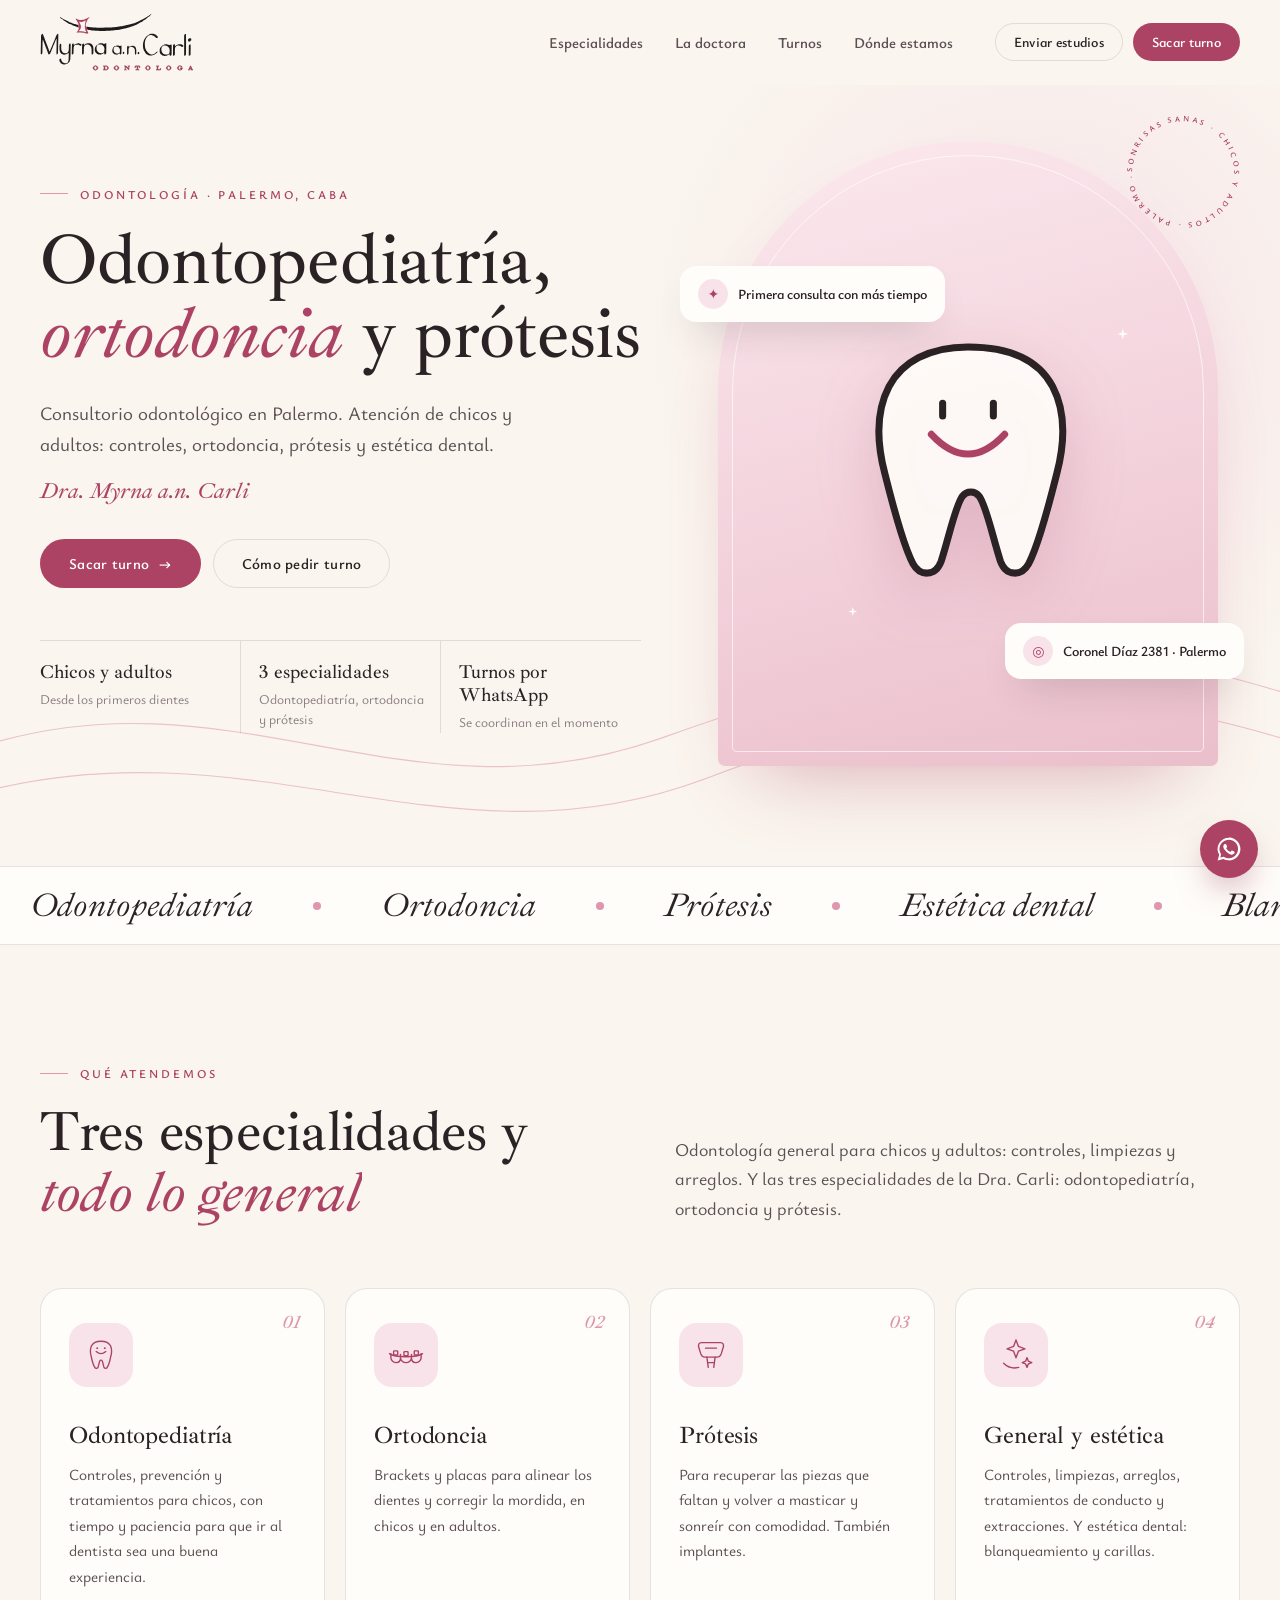
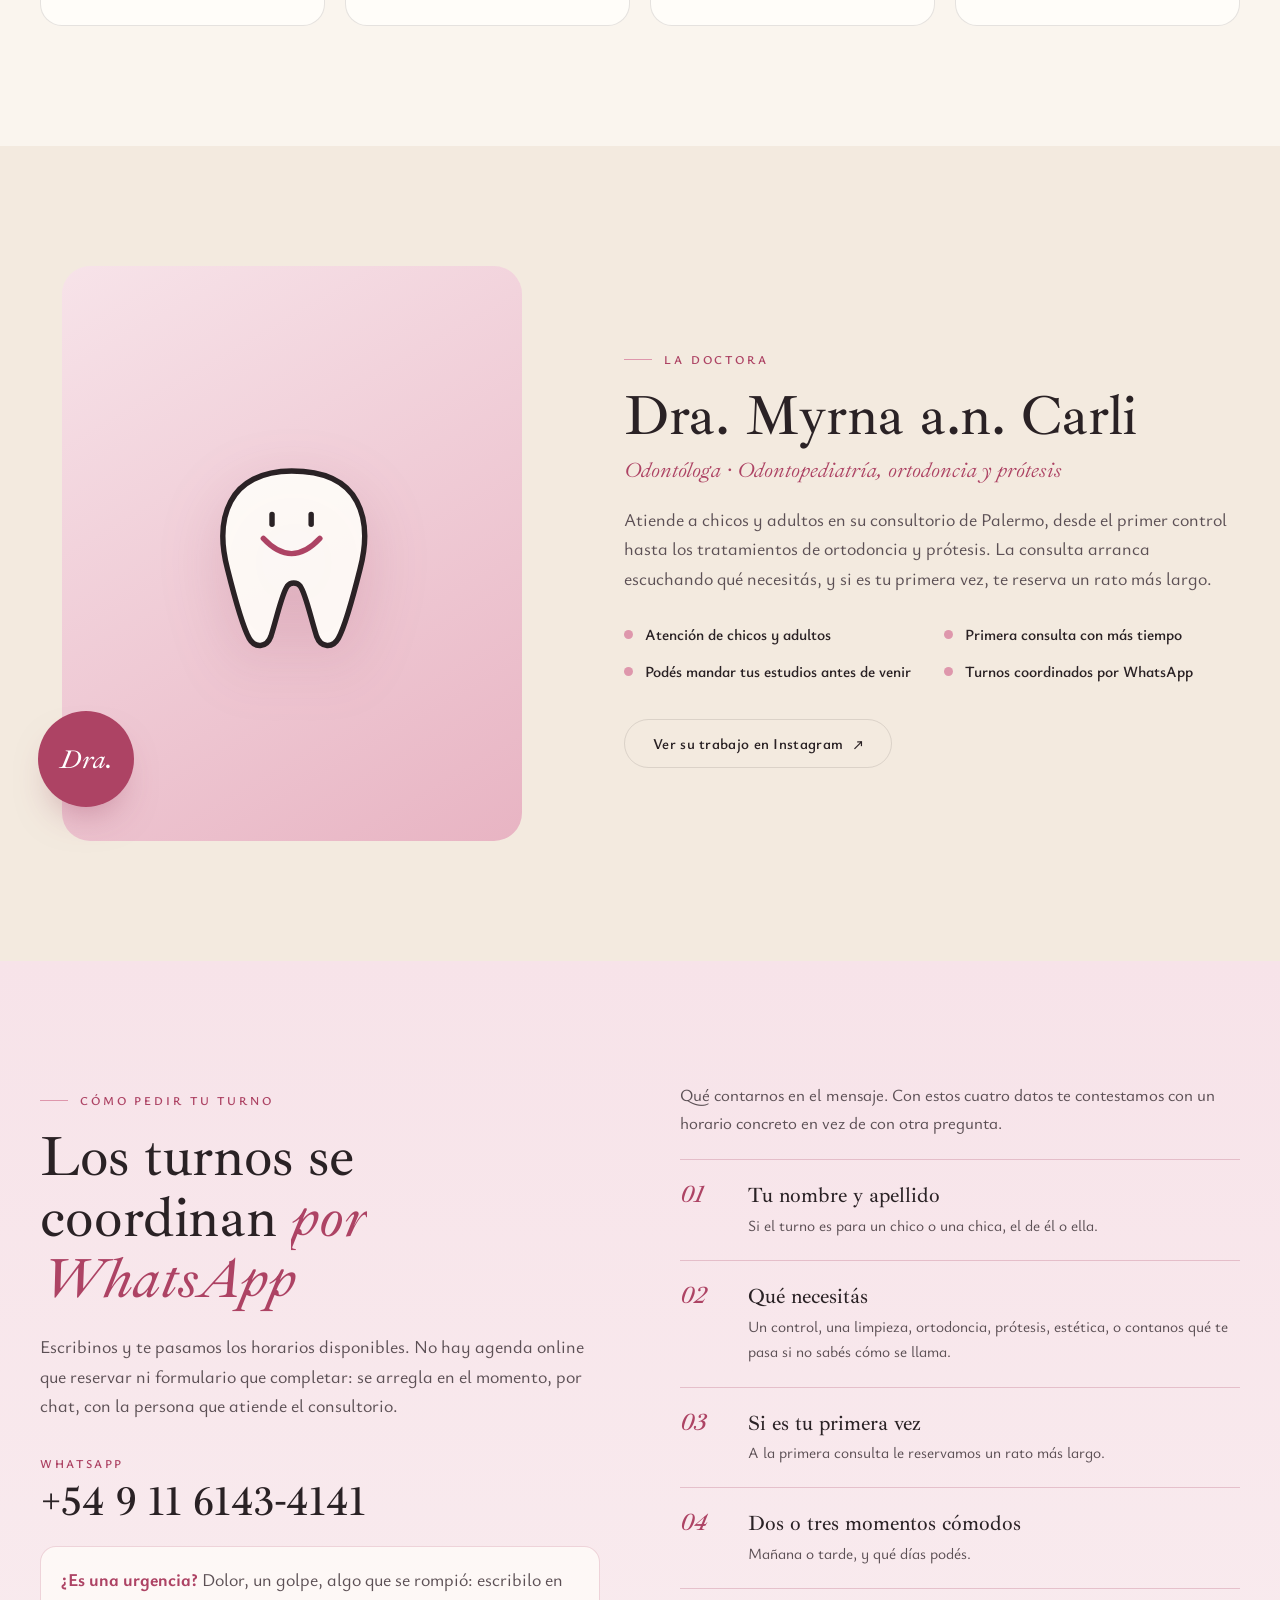
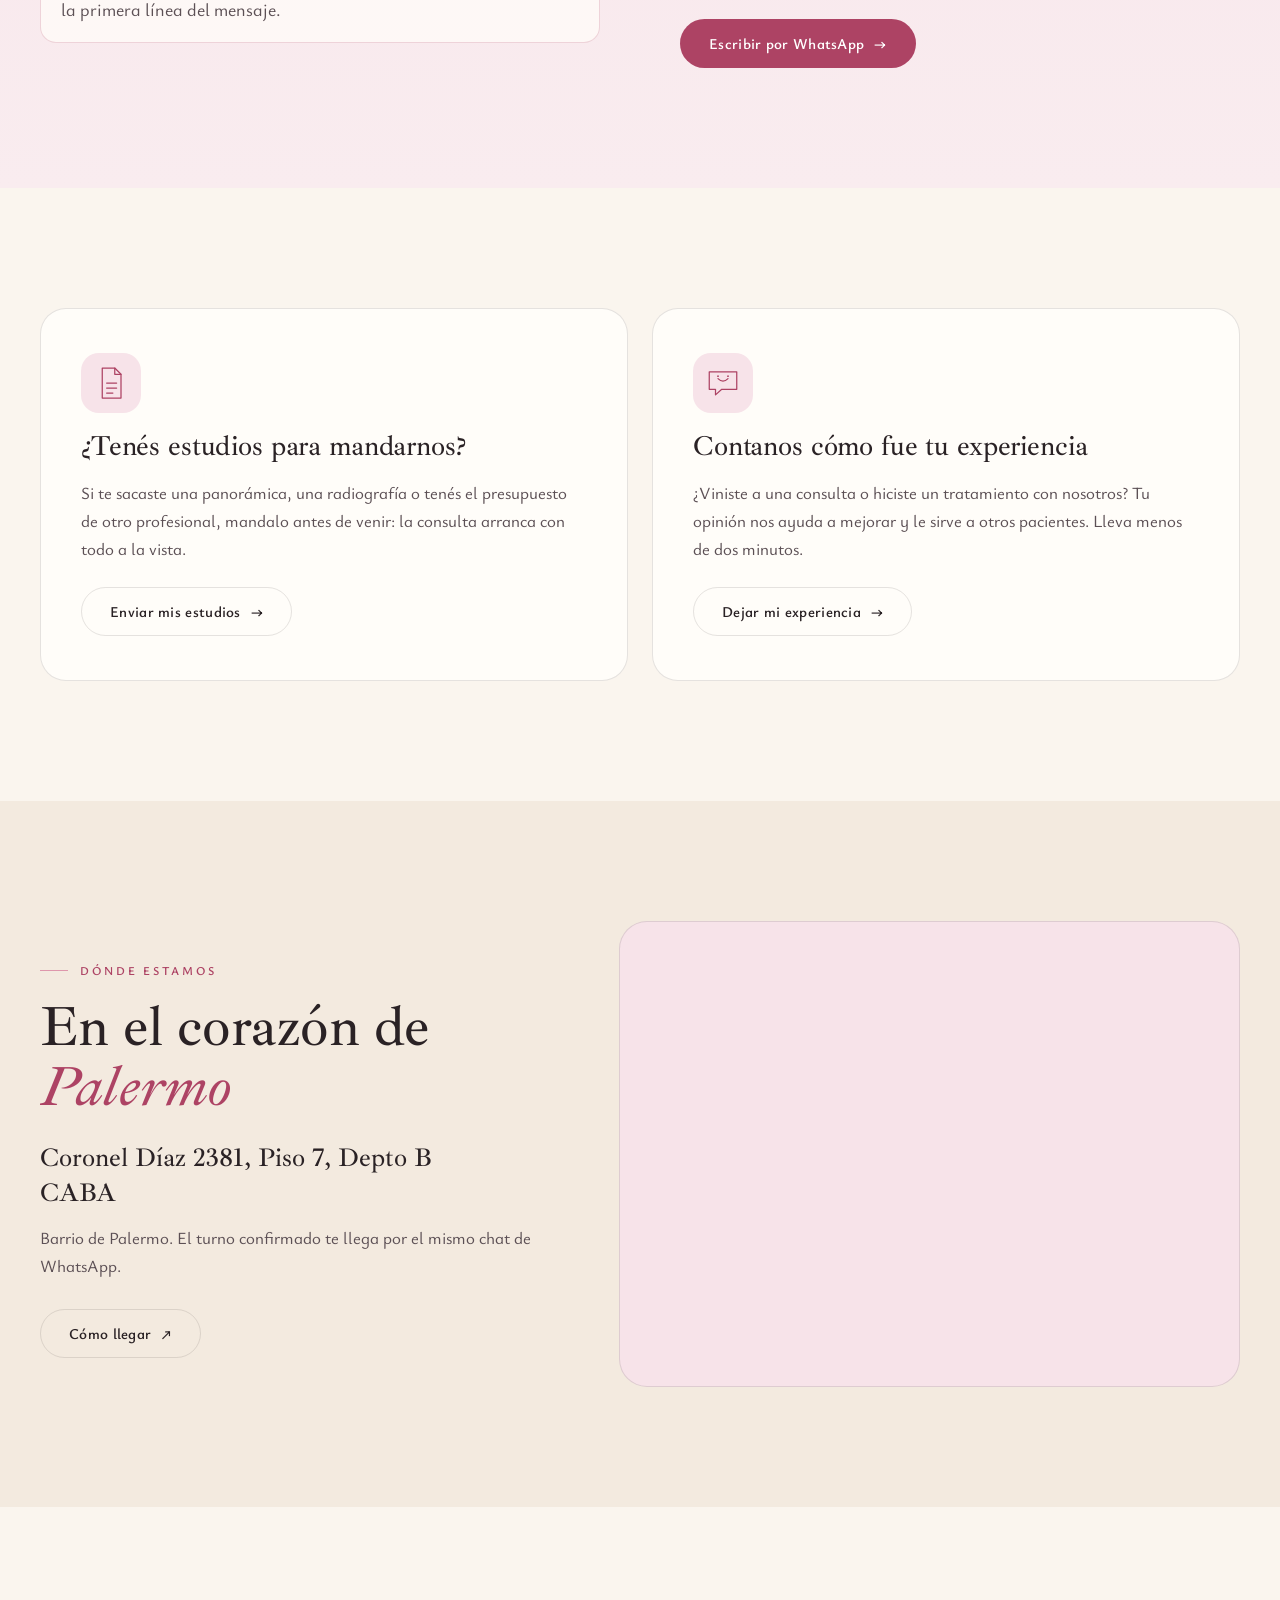
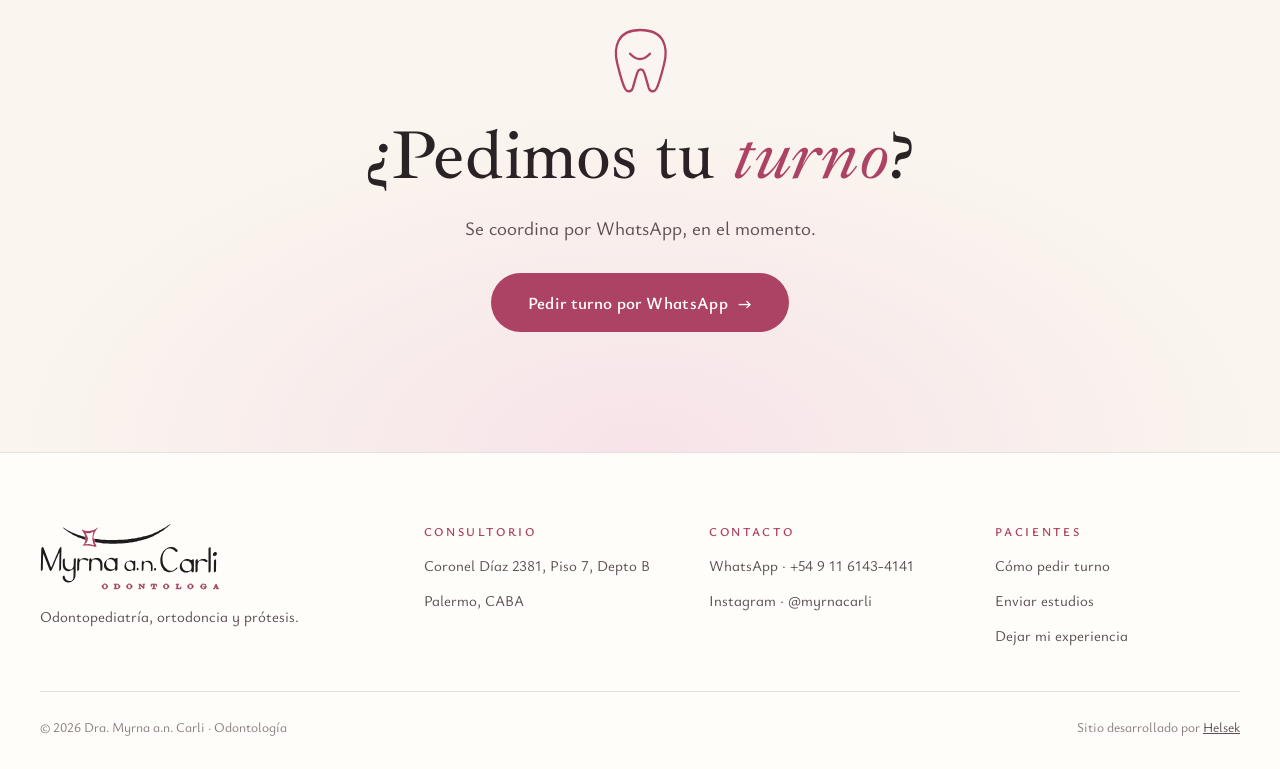
==== index.html @ da371201 "Página de la Dra. Myrna a.n. Carli: base crema con detalles en rosa - Mismo contenido que la página " ====
<!doctype html>
<html lang="es">
<head>
<meta charset="utf-8">
<meta name="viewport" content="width=device-width, initial-scale=1, viewport-fit=cover">
<title>Dra. Myrna a.n. Carli · Odontología en Palermo</title>
<meta name="description" content="Consultorio odontológico en Palermo. Odontopediatría, ortodoncia y prótesis. Atención de chicos y adultos: controles, ortodoncia, prótesis y estética dental.">
<meta name="robots" content="noindex">
<meta name="theme-color" content="#faf5ee">
<meta property="og:title" content="Dra. Myrna a.n. Carli · Odontología">
<meta property="og:description" content="Odontopediatría, ortodoncia y prótesis en Palermo. Turnos por WhatsApp.">
<meta property="og:image" content="assets/img/og-myrna.png">
<link rel="icon" href="assets/img/favicon-myrna.svg" type="image/svg+xml">
<link rel="apple-touch-icon" href="assets/img/apple-touch-icon-myrna.png">
<link rel="preconnect" href="https://fonts.googleapis.com">
<link rel="preconnect" href="https://fonts.gstatic.com" crossorigin>
<link rel="stylesheet" href="https://fonts.googleapis.com/css2?family=Ibarra+Real+Nova:ital,wght@0,400;0,500;0,600;1,400;1,500&family=Ysabeau+Infant:wght@400;500;600;700&display=swap">
<link rel="stylesheet" href="assets/css/estilo.css">
<script>document.documentElement.classList.add('js');setTimeout(function(){if(!window.SITIO_OK)document.documentElement.classList.add('listo')},4000)</script>
<script src="assets/js/fotos.js"></script>
<script src="assets/js/sitio.js" defer></script>
</head>
<body>

<a class="saltar" href="#contenido">Ir al contenido</a>

<header class="cab" id="cab">
  <div class="cont cab__in">
    <a class="cab__logo" href="#inicio" aria-label="Dra. Myrna a.n. Carli · Inicio"><img src="assets/img/logo-myrna.svg" alt="Myrna a.n. Carli · Odontóloga" width="196" height="73"></a>
    <nav class="cab__nav" id="menu" aria-label="Secciones">
      <a href="#especialidades">Especialidades</a>
      <a href="#doctora">La doctora</a>
      <a href="#turnos">Turnos</a>
      <a href="#ubicacion">Dónde estamos</a>
    </nav>
    <div class="cab__acc">
      <a class="bt bt--linea bt--chico" href="https://lightpink-loris-112320.hostingersite.com/estudios">Enviar estudios</a>
      <a class="bt bt--rosa bt--chico" href="https://wa.me/5491161434141?text=Hola%2C%20quiero%20pedir%20un%20turno." target="_blank" rel="noopener">Sacar turno</a>
      <button class="cab__menu" type="button" aria-label="Abrir menú" aria-expanded="false" aria-controls="menu"><span></span><span></span></button>
    </div>
  </div>
</header>

<main id="contenido">

<!-- ============ PORTADA ============ -->
<section class="hero" id="inicio">
  <div class="hero__fondo" aria-hidden="true">
    <svg class="hero__ondas" viewBox="0 0 1200 600" preserveAspectRatio="none"><path class="traza" d="M-20 470 C 220 380, 380 560, 620 460 S 1000 330, 1230 420"/><path class="traza" d="M-20 520 C 240 440, 420 610, 660 505 S 1010 390, 1230 470"/></svg>
  </div>
  <div class="cont hero__in">
    <div class="hero__txt">
      <p class="rotulo rv">Odontología · Palermo, CABA</p>
      <h1 class="hero__tit partir">Odontopediatría, <em>ortodoncia</em> y prótesis</h1>
      <p class="hero__bajada rv" style="--d:.15s">Consultorio odontológico en Palermo. Atención de chicos y adultos: controles, ortodoncia, prótesis y estética dental.</p>
      <p class="hero__firma rv" style="--d:.22s">Dra. Myrna a.n. Carli</p>
      <div class="hero__bts rv" style="--d:.3s">
        <a class="bt bt--rosa" href="https://wa.me/5491161434141?text=Hola%2C%20quiero%20pedir%20un%20turno." target="_blank" rel="noopener">Sacar turno <span aria-hidden="true">→</span></a>
        <a class="bt bt--linea" href="#turnos">Cómo pedir turno</a>
      </div>
      <ul class="hero__datos rv" style="--d:.38s">
        <li><b>Chicos y adultos</b><span>Desde los primeros dientes</span></li>
        <li><b>3 especialidades</b><span>Odontopediatría, ortodoncia y prótesis</span></li>
        <li><b>Turnos por WhatsApp</b><span>Se coordinan en el momento</span></li>
      </ul>
    </div>

    <div class="hero__vis rv" style="--d:.1s">
      <div class="arco" id="arcoHero">
        <div class="arco__fotos" id="heroFotos"></div>
        <div class="arco__dibujo" aria-hidden="true">
          <svg class="diente" viewBox="0 0 220 220">
            <path class="diente__cont traza" d="M110,34 C82,34 63,45 54,62 C45,79 45,101 51,124 C57,148 64,175 71,188 C76,197 87,197 91,186 C97,167 101,147 106,140 C109,136 115,136 118,140 C123,147 127,167 133,186 C137,197 148,197 153,188 C160,175 167,148 173,124 C179,101 179,79 170,62 C161,45 142,34 110,34 Z"/>
            <path class="diente__son traza" d="M84,96 Q110,124 136,96"/>
            <path class="diente__ojo" d="M92,74 L92,83"/>
            <path class="diente__ojo diente__ojo--abre" d="M128,74 L128,83"/>
            <path class="diente__ojo diente__ojo--guina" d="M121,81 Q128,72 135,81"/>
          </svg>
          <span class="brillo b1"></span><span class="brillo b2"></span><span class="brillo b3"></span>
        </div>
      </div>
      <div class="ficha ficha--a"><span class="ficha__ic" aria-hidden="true">✦</span>Primera consulta con más tiempo</div>
      <div class="ficha ficha--b"><span class="ficha__ic" aria-hidden="true">◎</span>Coronel Díaz 2381 · Palermo</div>
      <svg class="hero__circulo" viewBox="0 0 200 200" aria-hidden="true"><defs><path id="circ" d="M100,100 m-78,0 a78,78 0 1,1 156,0 a78,78 0 1,1 -156,0"/></defs><text><textPath href="#circ" textLength="486" lengthAdjust="spacing">sonrisas sanas · chicos y adultos · palermo ·</textPath></text></svg>
    </div>
  </div>
</section>

<!-- ============ FRANJA ============ -->
<div class="franja" aria-hidden="true">
  <div class="franja__pista">
    <span>Odontopediatría</span><span>Ortodoncia</span><span>Prótesis</span><span>Estética dental</span><span>Blanqueamiento</span><span>Carillas</span><span>Controles y limpiezas</span><span>Implantes</span>
    <span>Odontopediatría</span><span>Ortodoncia</span><span>Prótesis</span><span>Estética dental</span><span>Blanqueamiento</span><span>Carillas</span><span>Controles y limpiezas</span><span>Implantes</span>
  </div>
</div>

<!-- ============ ESPECIALIDADES ============ -->
<section class="sec" id="especialidades">
  <div class="cont">
    <div class="enc rv">
      <p class="rotulo">Qué atendemos</p>
      <h2 class="partir">Tres especialidades y <em>todo lo general</em></h2>
      <p class="enc__txt">Odontología general para chicos y adultos: controles, limpiezas y arreglos. Y las tres especialidades de la Dra. Carli: odontopediatría, ortodoncia y prótesis.</p>
    </div>
    <div class="esp">
      <article class="esp__c rv">
        <span class="esp__n">01</span>
        <svg class="esp__ic" viewBox="0 0 64 64" aria-hidden="true"><path class="traza" d="M32 12c-7 0-12 3-14 7-2 5-2 10 0 16 1 5 3 12 5 15 1 2 4 2 5-1l2-8c1-2 3-2 4 0l2 8c1 3 4 3 5 1 2-3 4-10 5-15 2-6 2-11 0-16-2-4-7-7-14-7z"/><path class="traza" d="M25 27q7 6 14 0"/><circle cx="26.5" cy="22" r="1.4"/><circle cx="37.5" cy="22" r="1.4"/></svg>
        <h3>Odontopediatría</h3>
        <p>Controles, prevención y tratamientos para chicos, con tiempo y paciencia para que ir al dentista sea una buena experiencia.</p>
      </article>
      <article class="esp__c rv" style="--d:.08s">
        <span class="esp__n">02</span>
        <svg class="esp__ic" viewBox="0 0 64 64" aria-hidden="true"><path class="traza" d="M8 30c8 6 40 6 48 0"/><path class="traza" d="M10 30v6c0 4 4 7 8 7s6-3 6-7v-5M24 31v5c0 4 4 7 8 7s8-3 8-7v-5M40 31v5c0 4 2 7 6 7s8-3 8-7v-6"/><rect class="traza" x="14" y="26" width="6" height="6" rx="1"/><rect class="traza" x="29" y="27" width="6" height="6" rx="1"/><rect class="traza" x="44" y="26" width="6" height="6" rx="1"/></svg>
        <h3>Ortodoncia</h3>
        <p>Brackets y placas para alinear los dientes y corregir la mordida, en chicos y en adultos.</p>
      </article>
      <article class="esp__c rv" style="--d:.16s">
        <span class="esp__n">03</span>
        <svg class="esp__ic" viewBox="0 0 64 64" aria-hidden="true"><path class="traza" d="M18 14h28c3 0 5 3 4 6l-3 10c-1 3-3 5-6 5H23c-3 0-5-2-6-5l-3-10c-1-3 1-6 4-6z"/><path class="traza" d="M26 35l2 15M38 35l-2 15M27 43h10"/><path class="traza" d="M24 22h16"/></svg>
        <h3>Prótesis</h3>
        <p>Para recuperar las piezas que faltan y volver a masticar y sonreír con comodidad. También implantes.</p>
      </article>
      <article class="esp__c rv" style="--d:.24s">
        <span class="esp__n">04</span>
        <svg class="esp__ic" viewBox="0 0 64 64" aria-hidden="true"><path class="traza" d="M32 10l3.5 9.5L45 23l-9.5 3.5L32 36l-3.5-9.5L19 23l9.5-3.5z"/><path class="traza" d="M48 36l2 5 5 2-5 2-2 5-2-5-5-2 5-2z"/><path class="traza" d="M14 44c6 6 14 8 22 6"/></svg>
        <h3>General y estética</h3>
        <p>Controles, limpiezas, arreglos, tratamientos de conducto y extracciones. Y estética dental: blanqueamiento y carillas.</p>
      </article>
    </div>
  </div>
</section>

<!-- ============ LA DOCTORA ============ -->
<section class="sec sec--alt" id="doctora">
  <div class="cont doc">
    <div class="doc__vis rv">
      <div class="marco" id="marcoDoctora">
        <div class="marco__vacio" aria-hidden="true">
          <svg class="diente diente--chico" viewBox="0 0 220 220"><path class="diente__cont traza" d="M110,34 C82,34 63,45 54,62 C45,79 45,101 51,124 C57,148 64,175 71,188 C76,197 87,197 91,186 C97,167 101,147 106,140 C109,136 115,136 118,140 C123,147 127,167 133,186 C137,197 148,197 153,188 C160,175 167,148 173,124 C179,101 179,79 170,62 C161,45 142,34 110,34 Z"/><path class="diente__son traza" d="M84,96 Q110,124 136,96"/><path class="diente__ojo" d="M92,74 L92,83"/><path class="diente__ojo" d="M128,74 L128,83"/></svg>
        </div>
      </div>
      <span class="doc__sello" aria-hidden="true">Dra.</span>
    </div>
    <div class="doc__txt">
      <p class="rotulo rv">La doctora</p>
      <h2 class="partir">Dra. Myrna a.n. Carli</h2>
      <p class="doc__cargo rv">Odontóloga · Odontopediatría, ortodoncia y prótesis</p>
      <p class="rv">Atiende a chicos y adultos en su consultorio de Palermo, desde el primer control hasta los tratamientos de ortodoncia y prótesis. La consulta arranca escuchando qué necesitás, y si es tu primera vez, te reserva un rato más largo.</p>
      <ul class="doc__lista rv">
        <li>Atención de chicos y adultos</li>
        <li>Primera consulta con más tiempo</li>
        <li>Podés mandar tus estudios antes de venir</li>
        <li>Turnos coordinados por WhatsApp</li>
      </ul>
      <a class="bt bt--linea rv" href="https://www.instagram.com/myrnacarli/" target="_blank" rel="noopener">Ver su trabajo en Instagram <span aria-hidden="true">↗</span></a>
    </div>
  </div>
</section>

<!-- ============ SU TRABAJO (galería) ============ -->
<section class="sec" id="trabajo" hidden>
  <div class="cont">
    <div class="enc rv">
      <p class="rotulo">Su trabajo</p>
      <h2 class="partir">Sonrisas del <em>consultorio</em></h2>
      <p class="enc__txt">Algunos de los tratamientos y momentos del consultorio. Tocá una foto para verla grande.</p>
    </div>
    <div class="gal" id="galeria"></div>
    <div class="gal__pie rv"><a class="enlace" href="https://www.instagram.com/myrnacarli/" target="_blank" rel="noopener">Más en Instagram · @myrnacarli</a></div>
  </div>
</section>

<!-- ============ TURNOS ============ -->
<section class="sec sec--rosa" id="turnos">
  <div class="cont tur">
    <div class="tur__txt">
      <p class="rotulo rv">Cómo pedir tu turno</p>
      <h2 class="partir">Los turnos se coordinan <em>por WhatsApp</em></h2>
      <p class="rv">Escribinos y te pasamos los horarios disponibles. No hay agenda online que reservar ni formulario que completar: se arregla en el momento, por chat, con la persona que atiende el consultorio.</p>
      <a class="tur__tel rv" href="https://wa.me/5491161434141?text=Hola%2C%20quiero%20pedir%20un%20turno." target="_blank" rel="noopener"><span>WhatsApp</span>+54 9 11 6143-4141</a>
      <p class="tur__urg rv"><b>¿Es una urgencia?</b> Dolor, un golpe, algo que se rompió: escribilo en la primera línea del mensaje.</p>
    </div>
    <div class="tur__pasos">
      <p class="tur__intro rv">Qué contarnos en el mensaje. Con estos cuatro datos te contestamos con un horario concreto en vez de con otra pregunta.</p>
      <ol>
        <li class="rv"><span>01</span><div><b>Tu nombre y apellido</b>Si el turno es para un chico o una chica, el de él o ella.</div></li>
        <li class="rv" style="--d:.08s"><span>02</span><div><b>Qué necesitás</b>Un control, una limpieza, ortodoncia, prótesis, estética, o contanos qué te pasa si no sabés cómo se llama.</div></li>
        <li class="rv" style="--d:.16s"><span>03</span><div><b>Si es tu primera vez</b>A la primera consulta le reservamos un rato más largo.</div></li>
        <li class="rv" style="--d:.24s"><span>04</span><div><b>Dos o tres momentos cómodos</b>Mañana o tarde, y qué días podés.</div></li>
      </ol>
      <a class="bt bt--rosa rv" href="https://wa.me/5491161434141?text=Hola%2C%20quiero%20pedir%20un%20turno." target="_blank" rel="noopener">Escribir por WhatsApp <span aria-hidden="true">→</span></a>
    </div>
  </div>
</section>

<!-- ============ ESTUDIOS Y EXPERIENCIA ============ -->
<section class="sec" id="pacientes">
  <div class="cont dos">
    <article class="tarj rv">
      <svg class="tarj__ic" viewBox="0 0 64 64" aria-hidden="true"><path class="traza" d="M18 8h20l10 10v38H18z"/><path class="traza" d="M38 8v10h10"/><path class="traza" d="M25 32h16M25 40h16M25 48h10"/></svg>
      <h3>¿Tenés estudios para mandarnos?</h3>
      <p>Si te sacaste una panorámica, una radiografía o tenés el presupuesto de otro profesional, mandalo antes de venir: la consulta arranca con todo a la vista.</p>
      <a class="bt bt--linea" href="https://lightpink-loris-112320.hostingersite.com/estudios">Enviar mis estudios <span aria-hidden="true">→</span></a>
    </article>
    <article class="tarj rv" style="--d:.1s">
      <svg class="tarj__ic" viewBox="0 0 64 64" aria-hidden="true"><path class="traza" d="M10 14h44v28H30l-10 9v-9H10z"/><path class="traza" d="M24 25q8 8 16 0"/><circle cx="24" cy="21" r="1.4"/><circle cx="40" cy="21" r="1.4"/></svg>
      <h3>Contanos cómo fue tu experiencia</h3>
      <p>¿Viniste a una consulta o hiciste un tratamiento con nosotros? Tu opinión nos ayuda a mejorar y le sirve a otros pacientes. Lleva menos de dos minutos.</p>
      <a class="bt bt--linea" href="https://lightpink-loris-112320.hostingersite.com/experiencia">Dejar mi experiencia <span aria-hidden="true">→</span></a>
    </article>
  </div>
</section>

<!-- ============ UBICACIÓN ============ -->
<section class="sec sec--alt" id="ubicacion">
  <div class="cont ubi">
    <div class="ubi__txt">
      <p class="rotulo rv">Dónde estamos</p>
      <h2 class="partir">En el corazón de <em>Palermo</em></h2>
      <address class="rv">Coronel Díaz 2381, Piso 7, Depto B<br>CABA</address>
      <p class="rv">Barrio de Palermo. El turno confirmado te llega por el mismo chat de WhatsApp.</p>
      <a class="bt bt--linea rv" href="https://www.google.com/maps/search/?api=1&amp;query=Coronel%20D%C3%ADaz%202381%2C%20CABA" target="_blank" rel="noopener">Cómo llegar <span aria-hidden="true">↗</span></a>
    </div>
    <div class="ubi__mapa rv" style="--d:.1s">
      <iframe title="Mapa: Coronel Díaz 2381, CABA" src="https://www.google.com/maps?q=Coronel%20D%C3%ADaz%202381%2C%20CABA&amp;output=embed" loading="lazy" referrerpolicy="no-referrer-when-downgrade"></iframe>
    </div>
  </div>
</section>

<!-- ============ CIERRE ============ -->
<section class="cierre">
  <div class="cont cierre__in rv">
    <svg class="cierre__diente" viewBox="0 0 220 220" aria-hidden="true"><path class="traza" d="M110,34 C82,34 63,45 54,62 C45,79 45,101 51,124 C57,148 64,175 71,188 C76,197 87,197 91,186 C97,167 101,147 106,140 C109,136 115,136 118,140 C123,147 127,167 133,186 C137,197 148,197 153,188 C160,175 167,148 173,124 C179,101 179,79 170,62 C161,45 142,34 110,34 Z"/><path class="traza" d="M84,96 Q110,124 136,96"/></svg>
    <h2 class="partir">¿Pedimos tu <em>turno</em>?</h2>
    <p>Se coordina por WhatsApp, en el momento.</p>
    <a class="bt bt--rosa bt--grande" href="https://wa.me/5491161434141?text=Hola%2C%20quiero%20pedir%20un%20turno." target="_blank" rel="noopener">Pedir turno por WhatsApp <span aria-hidden="true">→</span></a>
  </div>
</section>

</main>

<footer class="pie">
  <div class="cont pie__in">
    <div class="pie__marca">
      <img src="assets/img/logo-myrna.svg" alt="Myrna a.n. Carli · Odontóloga" width="196" height="73" loading="lazy">
      <p>Odontopediatría, ortodoncia y prótesis.</p>
    </div>
    <div class="pie__col"><b>Consultorio</b><span>Coronel Díaz 2381, Piso 7, Depto B</span><span>Palermo, CABA</span></div>
    <div class="pie__col"><b>Contacto</b><a href="https://wa.me/5491161434141?text=Hola%2C%20quiero%20pedir%20un%20turno." target="_blank" rel="noopener">WhatsApp · +54 9 11 6143-4141</a><a href="https://www.instagram.com/myrnacarli/" target="_blank" rel="noopener">Instagram · @myrnacarli</a></div>
    <div class="pie__col"><b>Pacientes</b><a href="#turnos">Cómo pedir turno</a><a href="https://lightpink-loris-112320.hostingersite.com/estudios">Enviar estudios</a><a href="https://lightpink-loris-112320.hostingersite.com/experiencia">Dejar mi experiencia</a></div>
  </div>
  <div class="cont pie__bajo"><span>© <span id="anio">2026</span> Dra. Myrna a.n. Carli · Odontología</span><span>Sitio desarrollado por <a href="https://helsek.com.ar" target="_blank" rel="noopener">Helsek</a></span></div>
</footer>

<a class="wa-flot" href="https://wa.me/5491161434141?text=Hola%2C%20quiero%20pedir%20un%20turno." target="_blank" rel="noopener" aria-label="Escribir por WhatsApp"><svg viewBox="0 0 32 32" aria-hidden="true"><path d="M16 3a13 13 0 0 0-11.2 19.6L3 29l6.6-1.7A13 13 0 1 0 16 3zm0 23.6c-2 0-4-.6-5.7-1.6l-.4-.2-3.9 1 1-3.8-.3-.4A10.6 10.6 0 1 1 16 26.6zm5.8-7.9c-.3-.2-1.9-.9-2.2-1s-.5-.2-.7.2-.8 1-1 1.2-.4.2-.7.1a8.7 8.7 0 0 1-4.3-3.8c-.3-.6.3-.5.9-1.7.1-.2 0-.4 0-.5l-1-2.4c-.3-.6-.5-.5-.7-.5h-.6a1.2 1.2 0 0 0-.9.4 3.6 3.6 0 0 0-1.1 2.7 6.3 6.3 0 0 0 1.3 3.3 14.4 14.4 0 0 0 5.5 4.9c2 .9 2.8.9 3.8.8a3.3 3.3 0 0 0 2.1-1.5 2.7 2.7 0 0 0 .2-1.5c-.1-.1-.3-.2-.6-.3z"/></svg></a>

<div class="lb" id="lb" role="dialog" aria-modal="true" aria-label="Foto ampliada" hidden>
  <button class="lb__x" type="button" aria-label="Cerrar">×</button>
  <button class="lb__nav lb__prev" type="button" aria-label="Foto anterior">←</button>
  <figure class="lb__fig"><img id="lbImg" alt=""><figcaption id="lbTxt"></figcaption></figure>
  <button class="lb__nav lb__next" type="button" aria-label="Foto siguiente">→</button>
</div>

</body>
</html>
---- assets/css/estilo.css ----
/* =====================================================================
   Dra. Myrna a.n. Carli — Odontología
   Base crema con detalles en rosa. Letra de títulos: Ibarra Real Nova
   (la de los rótulos de la marca). Texto: Ysabeau Infant (la de la marca).
   Las animaciones usan solo transform y opacity para que anden fluidas.
   ===================================================================== */
:root{
  --crema:#faf5ee; --crema-2:#f3eadf; --papel:#fffdf9;
  --tinta:#2a2225; --tinta-2:#5c5055; --tinta-3:#8c7f84;
  --rosa:#e8b4c3; --rosa-suave:#f7e3e9; --rosa-medio:#de97ac;
  --vino:#ad4364; --vino-osc:#8e3352;
  --linea:rgba(42,34,37,.12);
  --serif:"Ibarra Real Nova",Georgia,"Times New Roman",serif;
  --sans:"Ysabeau Infant","Segoe UI",system-ui,sans-serif;
  --suave:cubic-bezier(.16,1,.3,1);
  --cab:84px;
}
*,*::before,*::after{box-sizing:border-box}
html{scroll-behavior:smooth;scroll-padding-top:var(--cab);-webkit-text-size-adjust:100%}
body{margin:0;background:var(--crema);color:var(--tinta);font:450 17px/1.65 var(--sans);-webkit-font-smoothing:antialiased;overflow-x:hidden}
img{max-width:100%;display:block}
a{color:inherit}
h1,h2,h3{font-family:var(--serif);font-weight:500;line-height:1.08;margin:0;letter-spacing:-.005em}
h2{font-size:clamp(34px,4.4vw,60px)}
h3{font-size:24px;line-height:1.2}
em{font-style:italic;color:var(--vino)}
p{margin:0}
.cont{width:min(1200px,100% - 48px);margin-inline:auto}
.saltar{position:absolute;left:-999px;top:8px;background:var(--tinta);color:#fff;padding:8px 14px;z-index:99}
.saltar:focus{left:8px}
.rotulo{display:inline-flex;align-items:center;gap:12px;font:600 12px/1.4 var(--sans);letter-spacing:.24em;text-transform:uppercase;color:var(--vino)}
.rotulo::before{content:"";width:28px;height:1px;background:var(--rosa-medio)}

/* ---------- botones ---------- */
.bt{display:inline-flex;align-items:center;justify-content:center;gap:10px;padding:16px 28px;border-radius:999px;font:600 15px/1 var(--sans);letter-spacing:.02em;
  text-decoration:none;border:1px solid transparent;cursor:pointer;transition:background-color .35s,color .35s,border-color .35s,transform .35s var(--suave)}
.bt span{transition:transform .45s var(--suave)}
.bt:hover span{transform:translateX(4px)}
.bt--rosa{background:var(--vino);color:#fff}
.bt--rosa:hover{background:var(--vino-osc)}
.bt--linea{border-color:var(--linea);color:var(--tinta);background:transparent}
.bt--linea:hover{border-color:var(--vino);color:var(--vino)}
.bt--chico{padding:11px 18px;font-size:14px}
.bt--grande{padding:20px 36px;font-size:17px}
.enlace{font-weight:600;color:var(--vino);text-decoration:none;background:linear-gradient(currentColor,currentColor) left bottom/0 1px no-repeat;padding-bottom:2px;transition:background-size .5s var(--suave)}
.enlace:hover{background-size:100% 1px}

/* ---------- encabezado ---------- */
.cab{position:sticky;top:0;z-index:40;background:rgba(250,245,238,.96);border-bottom:1px solid transparent;transition:border-color .4s,box-shadow .4s,transform .5s var(--suave)}
.cab.con-linea{border-bottom-color:var(--linea);box-shadow:0 10px 30px -24px rgba(42,34,37,.35)}
.cab.oculta{transform:translateY(-100%)}
.cab__in{display:flex;align-items:center;gap:28px;height:var(--cab)}
.cab__logo img{width:clamp(140px,12vw,180px);height:auto}
.cab__nav{display:flex;gap:4px;margin-left:auto}
.cab__nav a{position:relative;padding:10px 14px;font-weight:600;font-size:15px;color:var(--tinta-2);text-decoration:none;transition:color .3s}
.cab__nav a::after{content:"";position:absolute;left:14px;right:14px;bottom:4px;height:1px;background:var(--vino);transform:scaleX(0);transform-origin:left;transition:transform .45s var(--suave)}
.cab__nav a:hover{color:var(--tinta)}
.cab__nav a:hover::after{transform:scaleX(1)}
.cab__acc{display:flex;gap:10px;align-items:center}
.cab__menu{display:none;width:46px;height:46px;border-radius:50%;border:1px solid var(--linea);background:transparent;cursor:pointer;position:relative}
.cab__menu span{position:absolute;left:14px;right:14px;height:1.5px;background:var(--tinta);transition:transform .35s var(--suave)}
.cab__menu span:first-child{top:19px}.cab__menu span:last-child{top:26px}
.cab__menu[aria-expanded=true] span:first-child{transform:translateY(3.5px) rotate(45deg)}
.cab__menu[aria-expanded=true] span:last-child{transform:translateY(-3.5px) rotate(-45deg)}

/* ---------- portada ---------- */
.hero{position:relative;padding:56px 0 100px;overflow:hidden}
.hero__fondo{position:absolute;inset:0;pointer-events:none}
.hero__fondo::before{content:"";position:absolute;right:-12%;top:-18%;width:62vw;height:62vw;max-width:880px;max-height:880px;border-radius:50%;background:radial-gradient(closest-side,var(--rosa-suave),rgba(247,227,233,0))}
.hero__ondas{position:absolute;left:0;right:0;bottom:0;width:100%;height:70%}
.hero__ondas path{fill:none;stroke:var(--rosa);stroke-width:1.2;opacity:.8}
.hero__in{position:relative;display:grid;grid-template-columns:1.05fr .95fr;gap:56px;align-items:center}
.hero__tit{font-size:clamp(44px,5.6vw,84px);line-height:1.02;margin:22px 0 26px}
.hero__bajada{font-size:19px;color:var(--tinta-2);max-width:520px}
.hero__firma{margin-top:18px;font:italic 500 22px var(--serif);color:var(--vino)}
.hero__bts{display:flex;flex-wrap:wrap;gap:12px;margin-top:34px}
.hero__datos{list-style:none;padding:0;margin:52px 0 0;display:grid;grid-template-columns:repeat(3,1fr);border-top:1px solid var(--linea)}
.hero__datos li{padding:20px 16px 0 0}
.hero__datos li+li{padding-left:18px;border-left:1px solid var(--linea)}
.hero__datos b{display:block;font:500 19px/1.2 var(--serif);color:var(--tinta)}
.hero__datos span{display:block;margin-top:6px;font-size:13.5px;line-height:1.45;color:var(--tinta-3)}

.hero__vis{position:relative;justify-self:center;width:min(100%,500px)}
.arco{position:relative;aspect-ratio:4/5;border-radius:999px 999px 28px 28px;overflow:hidden;
  background:linear-gradient(165deg,#fbe9ee 0%,#f3d2dc 55%,#eabfcc 100%);box-shadow:0 40px 80px -40px rgba(173,67,100,.45)}
.arco::after{content:"";position:absolute;inset:14px;border-radius:999px 999px 20px 20px;border:1px solid rgba(255,255,255,.65);pointer-events:none}
.arco__fotos{position:absolute;inset:0}
.arco__fotos img{position:absolute;inset:0;width:100%;height:100%;object-fit:cover;opacity:0;transform:scale(1.08);transition:opacity 1.4s ease,transform 7s linear}
.arco__fotos img.on{opacity:1;transform:scale(1)}
.arco__dibujo{position:absolute;inset:0;display:grid;place-items:center}
.arco.con-fotos .arco__dibujo{display:none}
.diente{width:62%;height:auto;overflow:visible;filter:drop-shadow(0 20px 30px rgba(142,51,82,.18))}
.diente path{fill:none;stroke-linecap:round;stroke-linejoin:round}
.diente__cont{stroke:var(--tinta);stroke-width:5;fill:rgba(255,253,249,.92)!important}
.diente__son{stroke:var(--vino);stroke-width:5}
.diente__ojo{stroke:var(--tinta);stroke-width:5}
.diente__ojo--guina{opacity:0}
.js .diente__ojo--abre{animation:abre 6s 3s infinite}
.js .diente__ojo--guina{animation:guina 6s 3s infinite}
@keyframes abre{0%,46%,56%,100%{opacity:1}48%,54%{opacity:0}}
@keyframes guina{0%,46%,56%,100%{opacity:0}48%,54%{opacity:1}}
.brillo{position:absolute;width:16px;height:16px;background:var(--papel);clip-path:polygon(50% 0,61% 39%,100% 50%,61% 61%,50% 100%,39% 61%,0 50%,39% 39%);animation:brilla 4.5s ease-in-out infinite}
.b1{top:22%;left:20%}.b2{top:30%;right:18%;width:11px;height:11px;animation-delay:1.4s}.b3{bottom:24%;left:26%;width:9px;height:9px;animation-delay:2.6s}
@keyframes brilla{0%,100%{transform:scale(.4) rotate(0);opacity:.2}50%{transform:scale(1) rotate(45deg);opacity:1}}
.ficha{position:absolute;display:flex;align-items:center;gap:10px;padding:13px 18px;border-radius:16px;background:var(--papel);box-shadow:0 18px 40px -18px rgba(42,34,37,.3);
  font-weight:600;font-size:14px;color:var(--tinta);white-space:nowrap;animation:flota 7s ease-in-out infinite}
.ficha__ic{display:grid;place-items:center;width:30px;height:30px;border-radius:50%;background:var(--rosa-suave);color:var(--vino);font-size:14px}
.ficha--a{left:-38px;top:20%}
.ficha--b{right:-26px;bottom:14%;animation-delay:-3.5s}
@keyframes flota{50%{transform:translateY(-10px)}}
.hero__circulo{position:absolute;right:-30px;top:-34px;width:130px;height:130px;animation:gira 30s linear infinite}
.hero__circulo text{font:600 12px var(--sans);letter-spacing:.2em;text-transform:uppercase;fill:var(--vino)}
@keyframes gira{to{transform:rotate(360deg)}}

/* ---------- franja ---------- */
.franja{overflow:hidden;border-block:1px solid var(--linea);background:var(--papel);padding:22px 0}
.franja__pista{display:flex;width:max-content;animation:corre 50s linear infinite}
.franja span{display:flex;align-items:center;font:italic 400 clamp(24px,2.6vw,36px)/1 var(--serif);color:var(--tinta);white-space:nowrap;padding:0 30px}
.franja span::after{content:"";width:8px;height:8px;margin-left:60px;border-radius:50%;background:var(--rosa-medio)}
.franja:hover .franja__pista{animation-play-state:paused}
@keyframes corre{to{transform:translateX(-50%)}}

/* ---------- secciones ---------- */
.sec{padding:120px 0}
.sec--alt{background:var(--crema-2)}
.sec--rosa{background:linear-gradient(180deg,var(--rosa-suave),#f9ecef)}
.enc{display:grid;grid-template-columns:1fr 1fr;gap:20px 70px;align-items:end;margin-bottom:64px}
.enc .rotulo{grid-column:1/-1}
.enc h2{grid-column:1}
.enc__txt{grid-column:2;color:var(--tinta-2);font-size:18px}

.esp{display:grid;grid-template-columns:repeat(4,1fr);gap:20px}
.esp__c{position:relative;padding:34px 28px 36px;background:var(--papel);border:1px solid var(--linea);border-radius:22px;overflow:hidden;
  transition:opacity 1s var(--suave),transform 1.1s var(--suave),box-shadow .5s,border-color .5s;transition-delay:var(--d,0s),var(--d,0s),0s,0s}
.esp__c::before{content:"";position:absolute;left:0;right:0;top:0;height:4px;background:linear-gradient(90deg,var(--rosa),var(--vino));transform:scaleX(0);transform-origin:left;transition:transform .7s var(--suave)}
.esp__c:hover{box-shadow:0 30px 60px -36px rgba(173,67,100,.5);border-color:var(--rosa)}
.esp__c:hover::before{transform:none}
.esp__n{position:absolute;right:24px;top:22px;font:italic 500 18px var(--serif);color:var(--rosa-medio)}
.esp__ic{width:64px;height:64px;margin-bottom:26px;padding:10px;border-radius:18px;background:var(--rosa-suave)}
.esp__ic path,.esp__ic rect{fill:none;stroke:var(--vino);stroke-width:2;stroke-linecap:round;stroke-linejoin:round}
.esp__ic circle{fill:var(--vino)}
.esp__c h3{margin-bottom:12px}
.esp__c p{color:var(--tinta-2);font-size:15.5px}

/* ---------- la doctora ---------- */
.doc{display:grid;grid-template-columns:.9fr 1.1fr;gap:80px;align-items:center}
.doc__vis{position:relative;max-width:460px;width:100%;justify-self:center}
.marco{position:relative;aspect-ratio:4/5;border-radius:28px;overflow:hidden;background:linear-gradient(150deg,var(--rosa-suave),var(--rosa))}
.marco img{width:100%;height:100%;object-fit:cover}
.marco__vacio{position:absolute;inset:0;display:grid;place-items:center}
.marco.con-foto .marco__vacio{display:none}
.diente--chico{width:52%}
.doc__vis::before{content:"";position:absolute;inset:26px -26px -26px 26px;border:1px solid var(--rosa-medio);border-radius:28px;z-index:-1}
.doc__sello{position:absolute;left:-24px;bottom:34px;display:grid;place-items:center;width:96px;height:96px;border-radius:50%;background:var(--vino);color:#fff;font:italic 500 26px var(--serif);box-shadow:0 20px 40px -20px rgba(142,51,82,.6)}
.doc__txt h2{margin:18px 0 10px}
.doc__cargo{font:italic 400 21px var(--serif);color:var(--vino);margin-bottom:22px}
.doc__txt>p:not(.rotulo):not(.doc__cargo){color:var(--tinta-2);font-size:18px}
.doc__lista{list-style:none;padding:0;margin:28px 0 34px;display:grid;grid-template-columns:1fr 1fr;gap:12px 24px}
.doc__lista li{display:flex;gap:12px;align-items:baseline;font-weight:600;font-size:15.5px}
.doc__lista li::before{content:"";flex:none;width:9px;height:9px;border-radius:50%;background:var(--rosa-medio);transform:translateY(-1px)}

/* ---------- galería ---------- */
.gal{display:grid;grid-template-columns:repeat(4,1fr);grid-auto-rows:220px;gap:16px}
.gal__it{position:relative;border:0;padding:0;border-radius:18px;overflow:hidden;cursor:zoom-in;background:var(--rosa-suave)}
.gal__it img{width:100%;height:100%;object-fit:cover;transition:transform 1.2s var(--suave)}
.gal__it:hover img{transform:scale(1.06)}
.gal__it figcaption{position:absolute;left:12px;bottom:12px;padding:6px 12px;border-radius:999px;background:rgba(255,253,249,.94);font-size:13px;font-weight:600;color:var(--tinta);
  opacity:0;transform:translateY(8px);transition:opacity .4s,transform .5s var(--suave)}
.gal__it:hover figcaption,.gal__it:focus-visible figcaption{opacity:1;transform:none}
.gal__it.g-alta{grid-row:span 2}
.gal__it.g-ancha{grid-column:span 2}
.gal__it.g-grande{grid-column:span 2;grid-row:span 2}
.js .gal__it{clip-path:inset(100% 0 0 0 round 18px);transition:clip-path 1.2s var(--suave)}
.js .gal__it.show{clip-path:inset(0 0 0 0 round 18px)}
.gal__pie{margin-top:36px;text-align:center}

/* ---------- turnos ---------- */
.tur{display:grid;grid-template-columns:1fr 1fr;gap:80px;align-items:start}
.tur__txt h2{margin:18px 0 22px}
.tur__txt>p:not(.rotulo){color:var(--tinta-2);font-size:18px}
.tur__tel{display:block;margin:34px 0 22px;font:500 clamp(30px,3.2vw,44px)/1.1 var(--serif);color:var(--tinta);text-decoration:none}
.tur__tel span{display:block;margin-bottom:8px;font:600 12px var(--sans);letter-spacing:.22em;text-transform:uppercase;color:var(--vino)}
.tur__tel:hover{color:var(--vino)}
.tur__urg{padding:18px 20px;border-radius:16px;background:rgba(255,253,249,.75);border:1px solid rgba(173,67,100,.2);font-size:15.5px}
.tur__urg b{color:var(--vino)}
.tur__intro{color:var(--tinta-2);margin-bottom:22px}
.tur__pasos ol{list-style:none;padding:0;margin:0 0 30px;border-top:1px solid rgba(173,67,100,.25)}
.tur__pasos li{display:grid;grid-template-columns:56px 1fr;gap:12px;padding:22px 0;border-bottom:1px solid rgba(173,67,100,.25);color:var(--tinta-2);font-size:15.5px}
.tur__pasos li span{font:italic 500 24px/1 var(--serif);color:var(--vino)}
.tur__pasos li b{display:block;font:500 21px/1.25 var(--serif);color:var(--tinta);margin-bottom:4px}

/* ---------- estudios y experiencia ---------- */
.dos{display:grid;grid-template-columns:1fr 1fr;gap:24px}
.tarj{display:flex;flex-direction:column;align-items:flex-start;gap:16px;padding:44px 40px;border-radius:26px;background:var(--papel);border:1px solid var(--linea);
  transition:opacity 1s var(--suave),transform 1.1s var(--suave),border-color .5s,box-shadow .5s;transition-delay:var(--d,0s),var(--d,0s),0s,0s}
.tarj:hover{border-color:var(--rosa);box-shadow:0 30px 60px -36px rgba(173,67,100,.45)}
.tarj__ic{width:60px;height:60px;padding:10px;border-radius:18px;background:var(--rosa-suave)}
.tarj__ic path{fill:none;stroke:var(--vino);stroke-width:2;stroke-linecap:round;stroke-linejoin:round}
.tarj__ic circle{fill:var(--vino)}
.tarj h3{font-size:28px}
.tarj p{color:var(--tinta-2);margin-bottom:8px}
.tarj .bt{margin-top:auto}

/* ---------- ubicación ---------- */
.ubi{display:grid;grid-template-columns:.9fr 1.1fr;gap:70px;align-items:center}
.ubi__txt h2{margin:18px 0 22px}
.ubi address{font:normal 500 26px/1.35 var(--serif);margin-bottom:14px}
.ubi__txt>p:not(.rotulo){color:var(--tinta-2);margin-bottom:28px}
.ubi__mapa{position:relative;border-radius:28px;overflow:hidden;aspect-ratio:4/3;border:1px solid var(--linea);background:var(--rosa-suave)}
.ubi__mapa iframe{position:absolute;inset:0;width:100%;height:100%;border:0;filter:grayscale(.35) sepia(.15)}

/* ---------- cierre ---------- */
.cierre{padding:110px 0 120px;text-align:center;background:radial-gradient(70% 90% at 50% 100%,var(--rosa-suave),var(--crema) 70%)}
.cierre__in{display:flex;flex-direction:column;align-items:center;gap:18px}
.cierre__diente{width:84px;height:84px}
.cierre__diente path{fill:none;stroke:var(--vino);stroke-width:6;stroke-linecap:round;stroke-linejoin:round}
.cierre h2{font-size:clamp(40px,5.4vw,76px)}
.cierre p{color:var(--tinta-2);font-size:19px;margin-bottom:12px}

/* ---------- pie ---------- */
.pie{background:var(--papel);border-top:1px solid var(--linea);padding:70px 0 30px;font-size:15px;color:var(--tinta-2)}
.pie__in{display:grid;grid-template-columns:1.4fr 1fr 1fr 1fr;gap:40px;padding-bottom:44px;border-bottom:1px solid var(--linea)}
.pie__marca img{width:180px;height:auto;margin-bottom:14px}
.pie__col{display:flex;flex-direction:column;gap:10px}
.pie__col b{font:600 12px var(--sans);letter-spacing:.22em;text-transform:uppercase;color:var(--vino);margin-bottom:4px}
.pie__col a{text-decoration:none;transition:color .3s}
.pie__col a:hover{color:var(--vino)}
.pie__bajo{display:flex;justify-content:space-between;flex-wrap:wrap;gap:12px;padding-top:24px;font-size:13.5px;color:var(--tinta-3)}
.pie__bajo a{color:var(--tinta-2)}

/* ---------- botón flotante de WhatsApp ---------- */
.wa-flot{position:fixed;right:22px;bottom:22px;z-index:45;display:grid;place-items:center;width:58px;height:58px;border-radius:50%;background:var(--vino);color:#fff;
  box-shadow:0 16px 34px -12px rgba(142,51,82,.6);transition:transform .4s var(--suave),background-color .3s}
.wa-flot svg{width:28px;height:28px;fill:currentColor}
.wa-flot:hover{transform:scale(1.06);background:var(--vino-osc)}

/* ---------- foto ampliada ---------- */
.lb{position:fixed;inset:0;z-index:60;display:flex;align-items:center;justify-content:center;gap:16px;padding:30px;background:rgba(42,34,37,.88)}
.lb[hidden]{display:none}
.lb__fig{margin:0;max-width:min(1000px,100%);text-align:center}
.lb__fig img{max-height:80vh;width:auto;margin:0 auto;border-radius:14px}
.lb__fig figcaption{margin-top:12px;color:#f7e3e9;font-size:15px}
.lb__x,.lb__nav{flex:none;width:52px;height:52px;border-radius:50%;border:1px solid rgba(255,255,255,.35);background:transparent;color:#fff;font-size:22px;cursor:pointer}
.lb__x{position:absolute;right:20px;top:20px}
.lb__x:hover,.lb__nav:hover{background:rgba(255,255,255,.12)}

/* ---------- animaciones de entrada ---------- */
.js .rv{opacity:0;transform:translateY(36px);transition:opacity 1s var(--suave),transform 1.1s var(--suave);transition-delay:var(--d,0s)}
.js .rv.show{opacity:1;transform:none}
.js .pal{display:inline-block;overflow:hidden;vertical-align:top;padding:.08em 0 .14em;margin:-.08em 0 -.14em}
.js .pal>span{display:inline-block;transform:translateY(110%);transition:transform 1.2s var(--suave);transition-delay:calc(var(--i,0) * 60ms)}
.js .show .pal>span,.js .partir.show .pal>span{transform:none}
.js .traza{stroke-dasharray:var(--largo,1000);stroke-dashoffset:var(--largo,1000);transition:stroke-dashoffset 2.2s var(--suave) .2s}
.js .show .traza,.js .traza.show{stroke-dashoffset:0}
.listo .rv{opacity:1;transform:none}
.listo .pal>span{transform:none}
.listo .traza{stroke-dashoffset:0}

/* ---------- tablets ---------- */
@media(max-width:1080px){
  .esp{grid-template-columns:1fr 1fr}
  .hero__in{gap:40px}
  .ficha--a{left:-12px}.ficha--b{right:-6px}
  .gal{grid-template-columns:repeat(3,1fr)}
}
@media(max-width:900px){
  :root{--cab:70px}
  .cab__nav{position:fixed;left:0;right:0;top:var(--cab);flex-direction:column;gap:0;padding:8px 24px 18px;background:var(--crema);border-bottom:1px solid var(--linea);
    box-shadow:0 30px 40px -30px rgba(42,34,37,.3);transform:translateY(-12px);opacity:0;visibility:hidden;transition:opacity .3s,transform .4s var(--suave),visibility 0s .4s}
  .cab__nav.abierto{transform:none;opacity:1;visibility:visible;transition:opacity .3s,transform .4s var(--suave)}
  .cab__nav a{padding:14px 0;border-bottom:1px solid var(--linea);font-size:17px}
  .cab__nav a::after{display:none}
  .cab__menu{display:block}
  .cab__acc .bt--linea{display:none}
  .cab__acc{margin-left:auto}
  .hero{padding:30px 0 80px}
  .hero__in{grid-template-columns:1fr}
  .hero__vis{order:-1;width:min(78%,380px)}
  .enc{grid-template-columns:1fr;margin-bottom:44px}
  .enc h2,.enc__txt{grid-column:1}
  .doc,.tur,.ubi{grid-template-columns:1fr;gap:56px}
  .doc__vis{max-width:380px}
  .pie__in{grid-template-columns:1fr 1fr}
  .pie__marca{grid-column:1/-1}
  .sec{padding:90px 0}
}
/* ---------- celulares ---------- */
@media(max-width:600px){
  body{font-size:16px}
  .cont{width:calc(100% - 32px)}
  .cab__logo img{width:130px}
  .cab__acc .bt--rosa{padding:10px 14px;font-size:13px}
  .hero__vis{width:84%}
  .hero__tit{font-size:clamp(36px,10.4vw,46px);margin:16px 0 18px}
  .hero__bajada{font-size:17px}
  .hero__bts .bt{flex:1 1 100%}
  .hero__datos{grid-template-columns:1fr;margin-top:38px}
  .hero__datos li,.hero__datos li+li{padding:14px 0;border-left:0;border-bottom:1px solid var(--linea);display:flex;justify-content:space-between;gap:16px;align-items:baseline}
  .hero__datos span{margin:0;text-align:right;font-size:12.5px}
  .hero__datos b{white-space:nowrap;font-size:17px}
  .hero__ondas{height:34%;opacity:.45}
  .ficha{font-size:12.5px;padding:10px 13px}
  .ficha__ic{width:24px;height:24px;font-size:12px}
  .ficha--a{left:-14px;top:12%}.ficha--b{right:-14px;bottom:8%}
  .hero__circulo{width:96px;height:96px;right:-18px;top:-22px}
  .sec{padding:72px 0}
  .esp{grid-template-columns:1fr}
  .esp__c{padding:28px 22px 30px}
  .doc__lista{grid-template-columns:1fr}
  .doc__sello{width:74px;height:74px;font-size:20px;left:-10px}
  .doc__vis::before{inset:16px -12px -16px 14px}
  .gal{grid-template-columns:1fr 1fr;grid-auto-rows:170px;gap:10px}
  .gal__it.g-ancha,.gal__it.g-grande{grid-column:span 2}
  .gal__it figcaption{opacity:1;transform:none;font-size:11.5px;left:8px;bottom:8px}
  .dos{grid-template-columns:1fr}
  .tarj{padding:32px 24px}
  .tarj h3{font-size:24px}
  .tur__pasos li{grid-template-columns:44px 1fr}
  .pie__in{grid-template-columns:1fr}
  .pie__bajo{flex-direction:column}
  .wa-flot{right:14px;bottom:14px;width:54px;height:54px}
  .lb{padding:16px;gap:8px}
  .lb__nav{position:absolute;bottom:20px;width:46px;height:46px}
  .lb__prev{left:calc(50% - 56px)}.lb__next{right:calc(50% - 56px)}
}
@media(hover:none){.esp__c:hover::before{transform:scaleX(0)}}
@media(prefers-reduced-motion:reduce){
  html{scroll-behavior:auto}
  *,*::before,*::after{animation:none!important}
  .js .rv,.js .pal>span,.js .gal__it{opacity:1;transform:none;clip-path:none;transition:none}
  .js .traza{stroke-dashoffset:0;transition:none}
  .arco__fotos img{transition:opacity .6s}
}
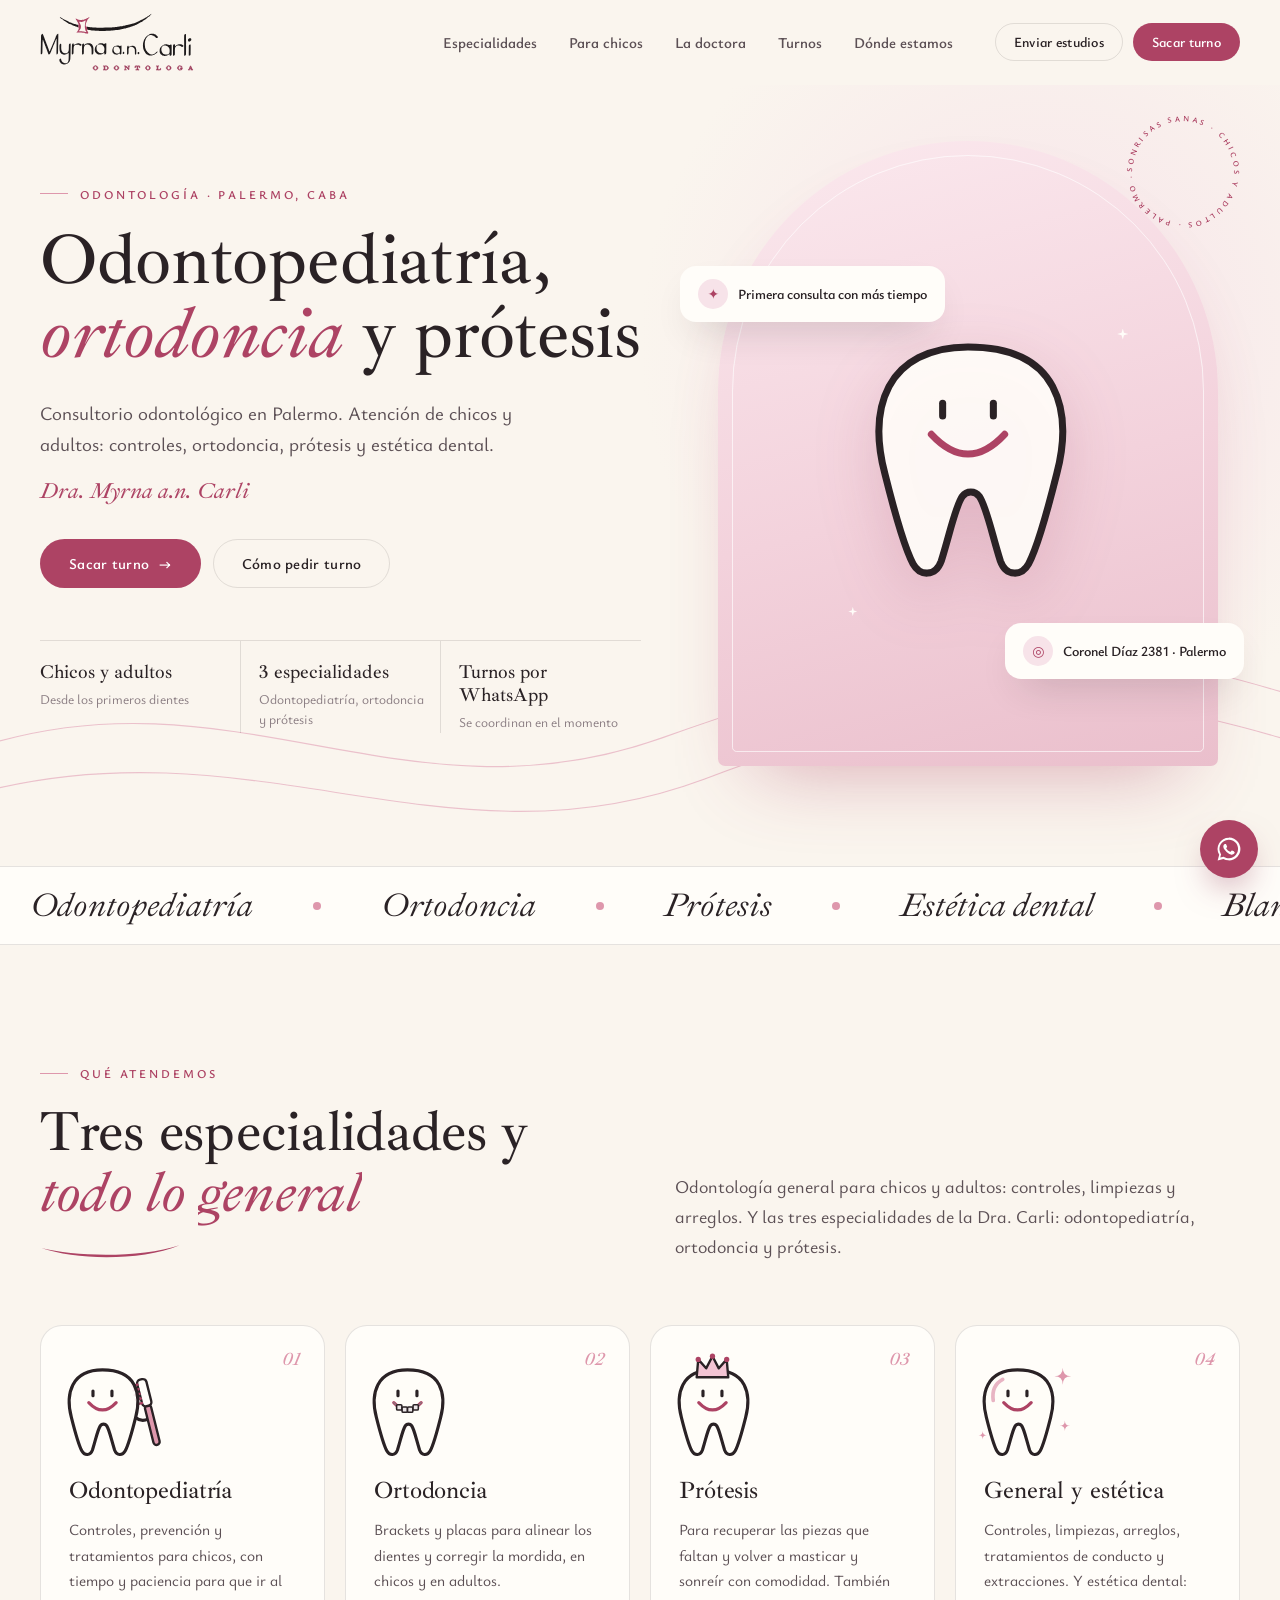
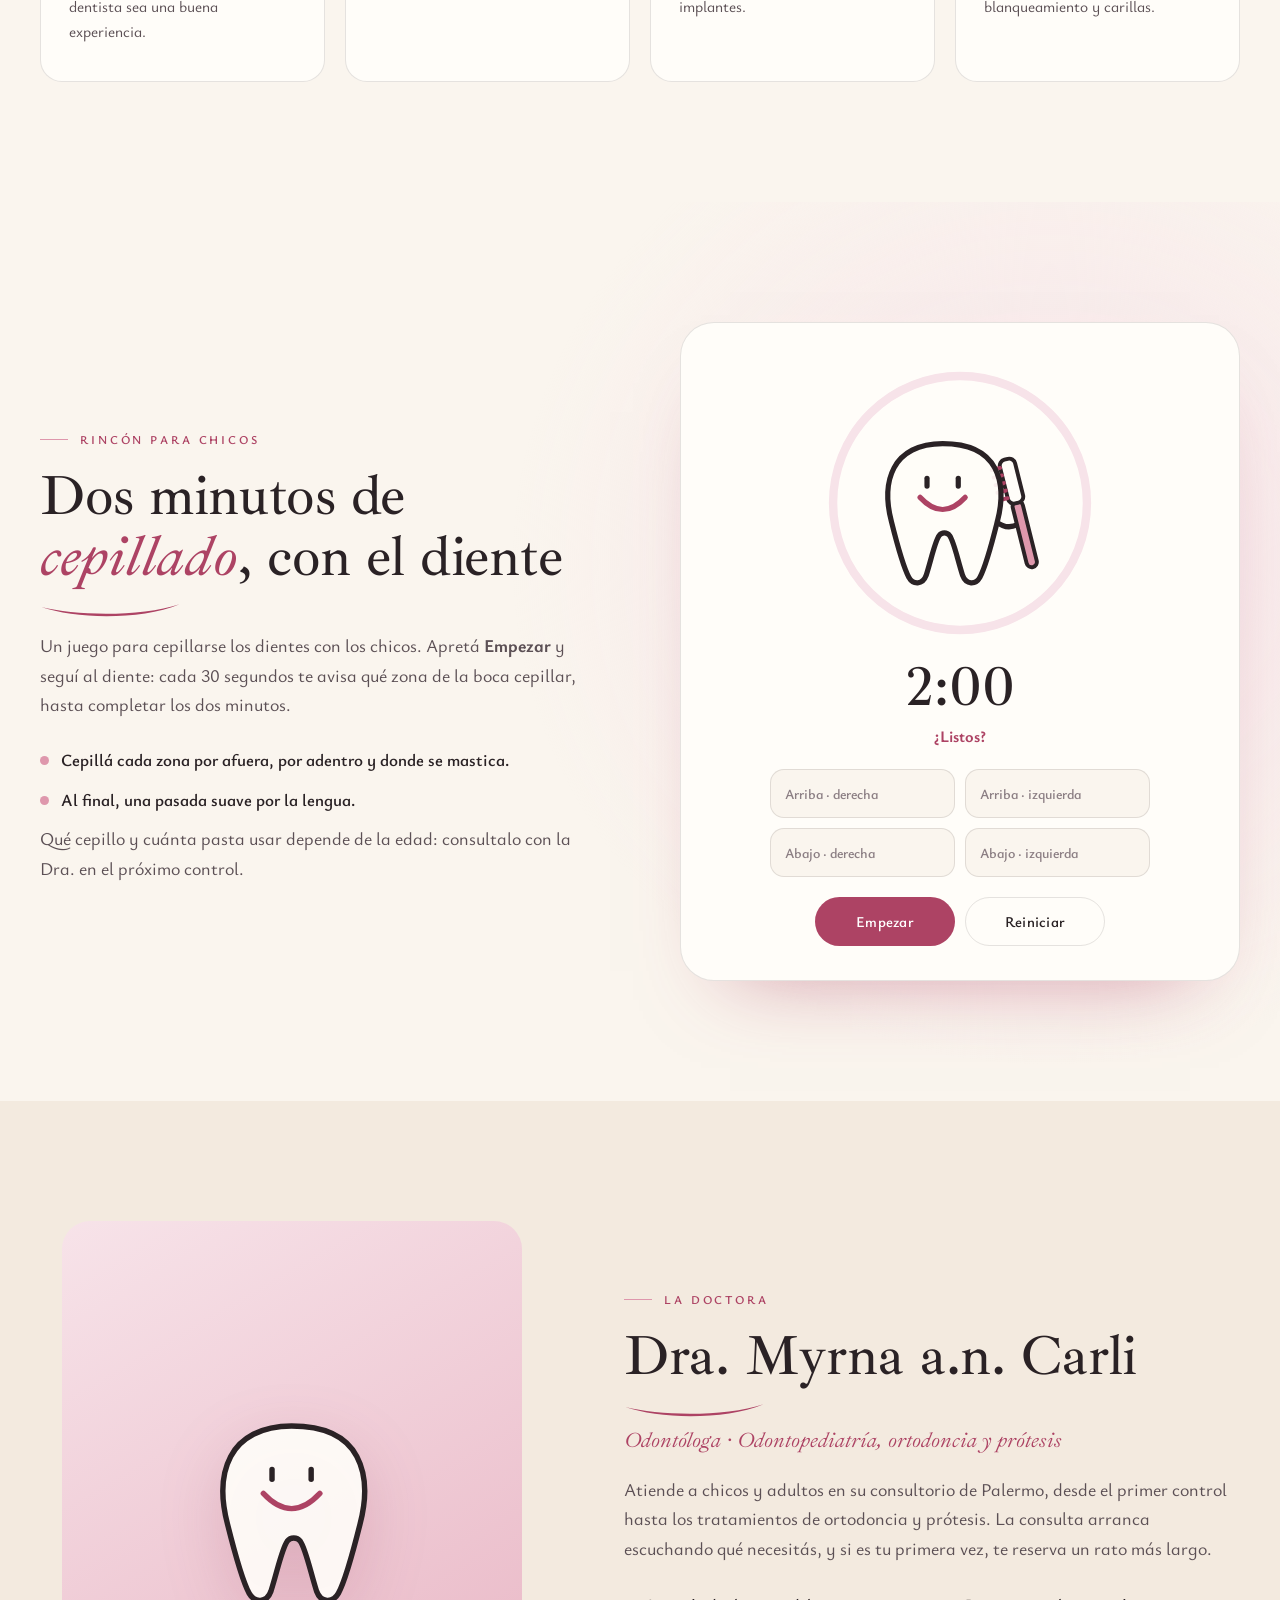
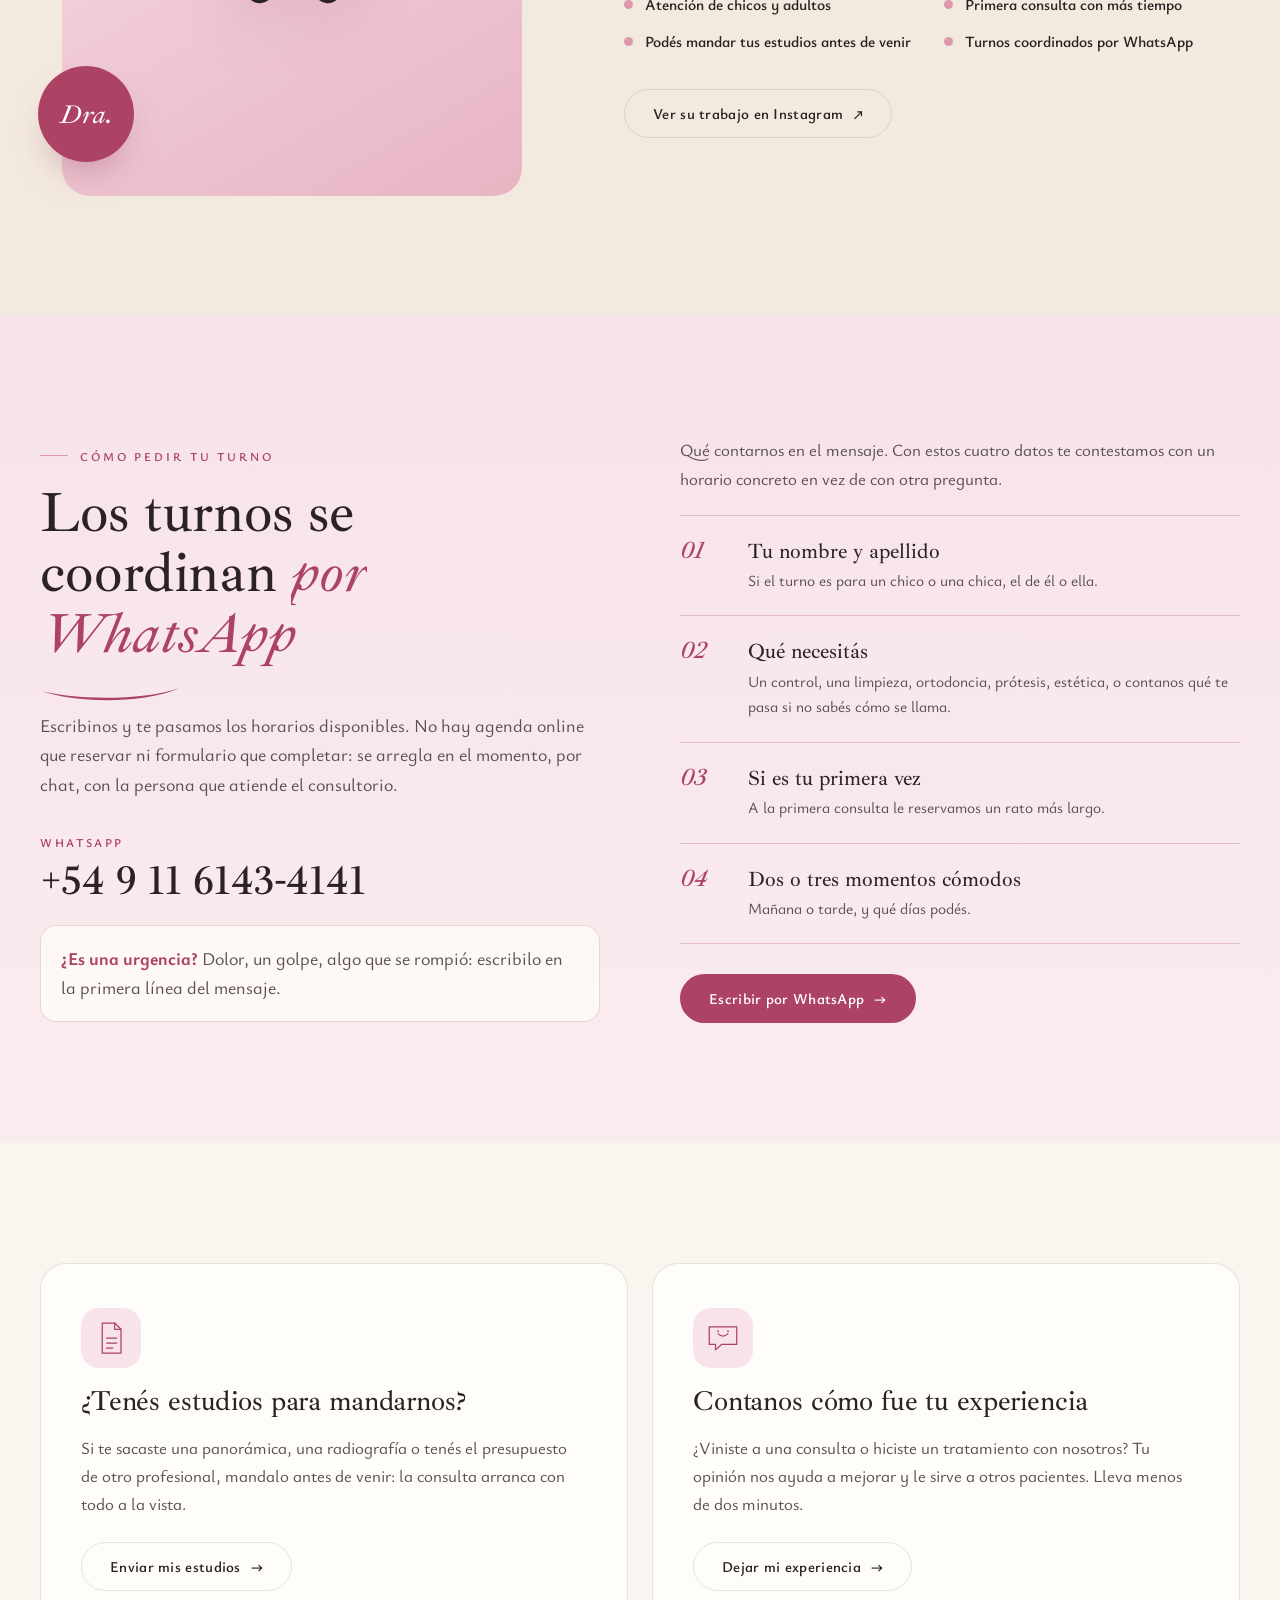
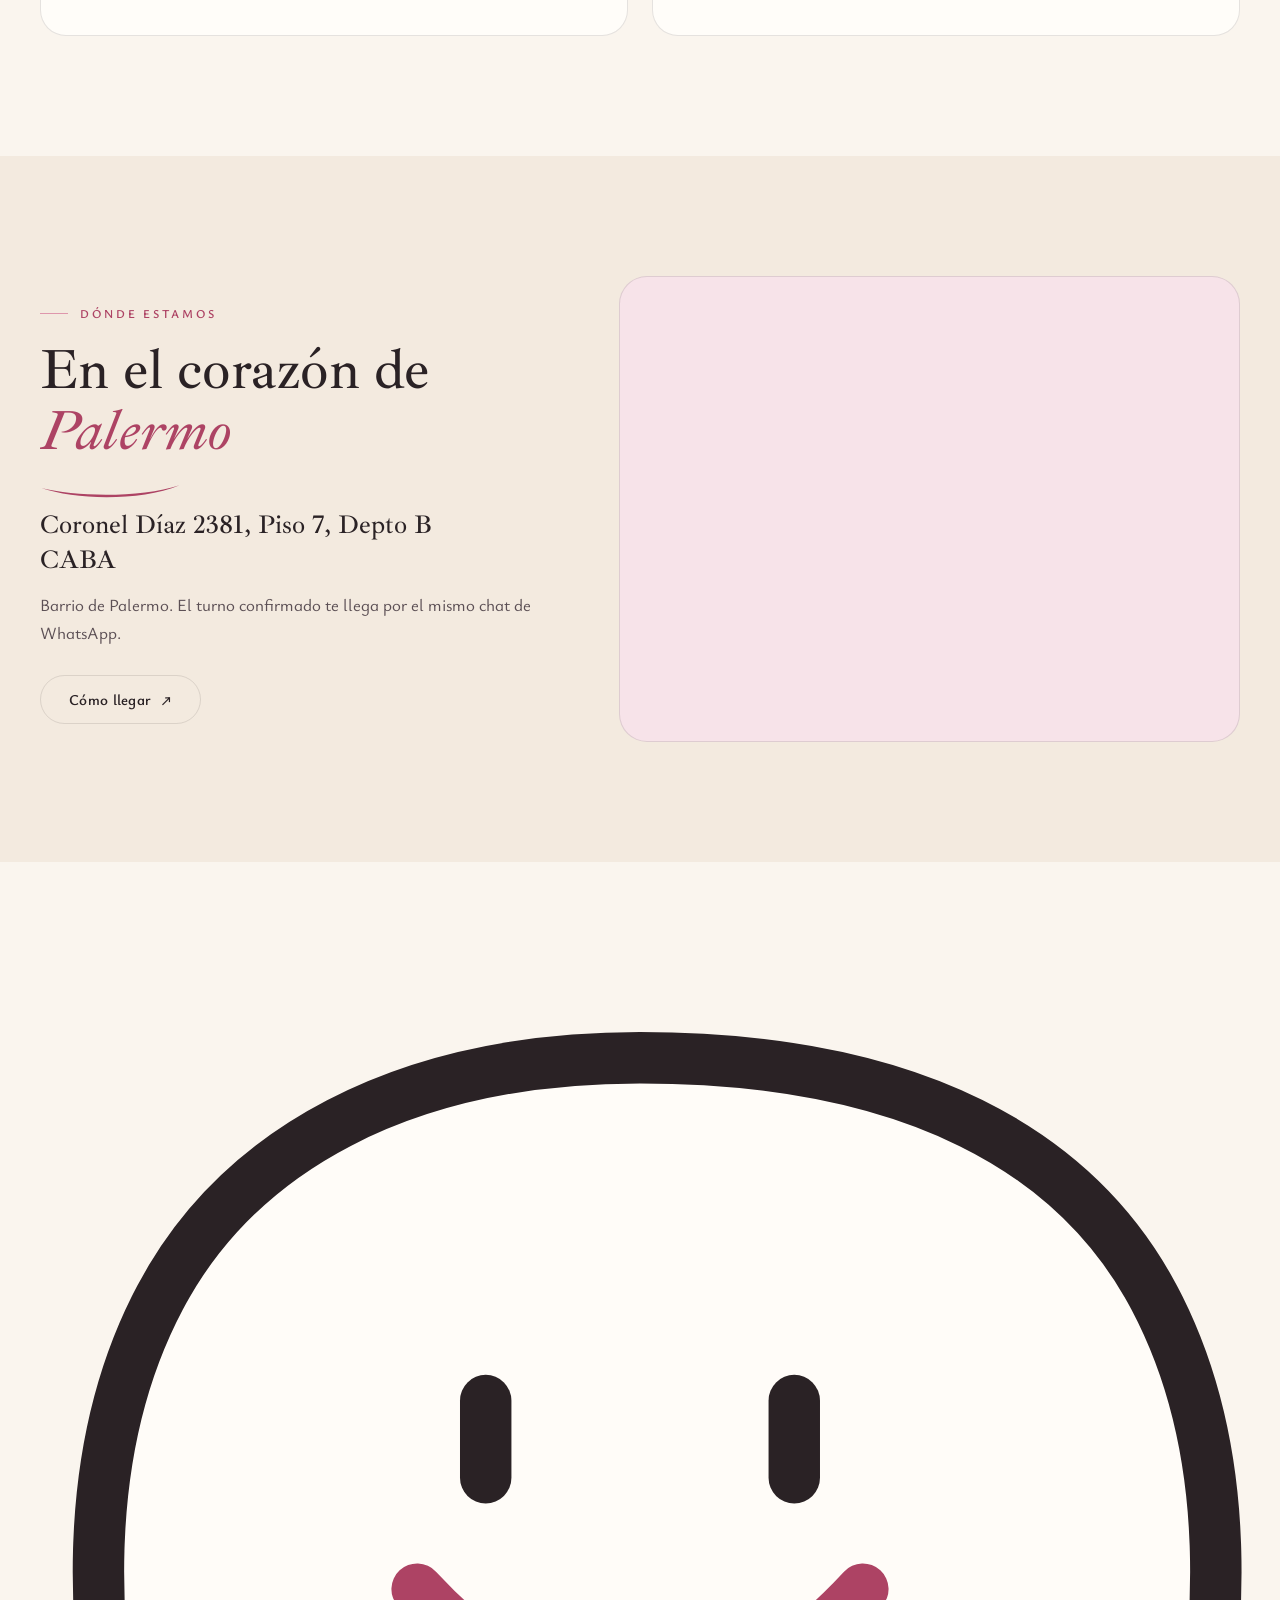
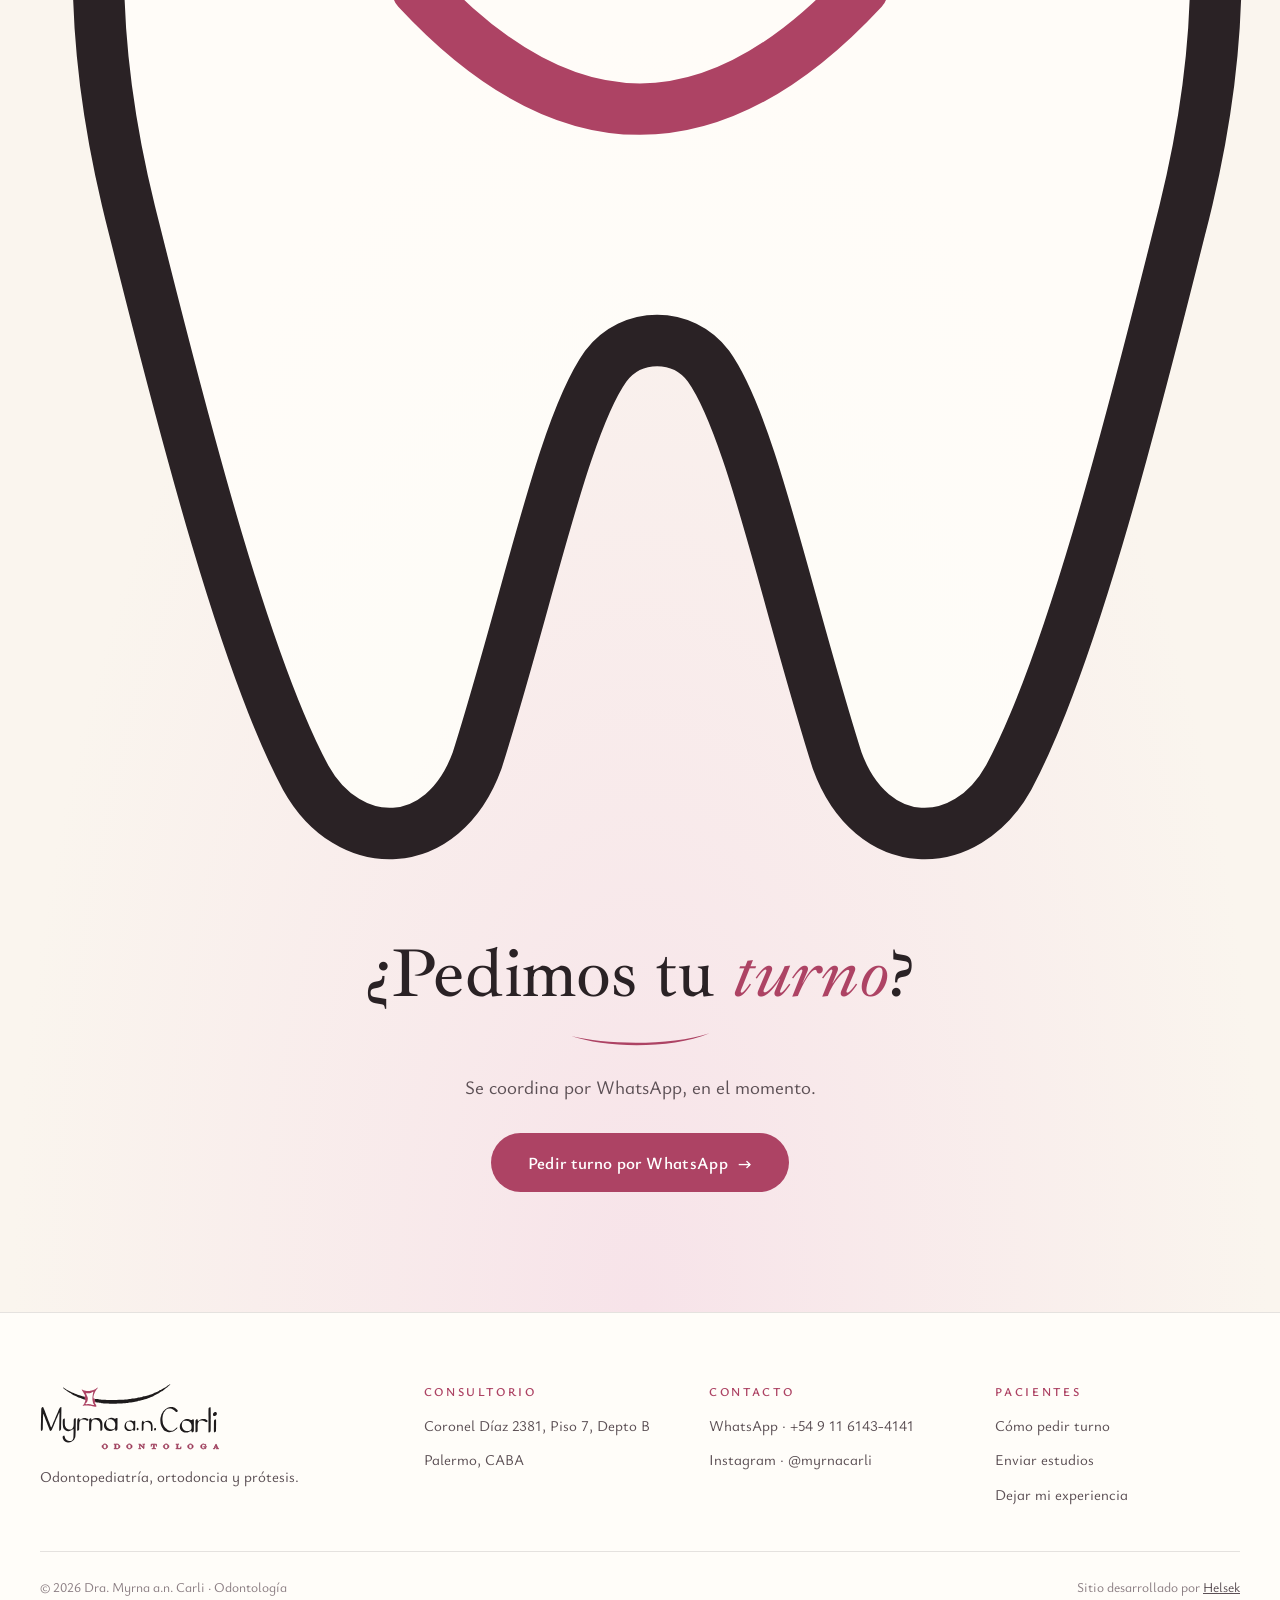
==== commit 049a20ce: "El diente como personaje, la sonrisa de la marca y un rincón para chicos - El dientecito acompaña ca" ====
--- a/index.html
+++ b/index.html
@@ -22,6 +22,10 @@
 </head>
 <body>
 
+<svg width="0" height="0" style="position:absolute" aria-hidden="true" focusable="false"><defs>
+  <symbol id="sonrisa" viewBox="0 0 240 30"><path d="M2 7C60 27 170 30 238 2C172 24 62 22 2 7Z"/></symbol>
+</defs></svg>
+
 <a class="saltar" href="#contenido">Ir al contenido</a>
 
 <header class="cab" id="cab">
@@ -29,6 +33,7 @@
     <a class="cab__logo" href="#inicio" aria-label="Dra. Myrna a.n. Carli · Inicio"><img src="assets/img/logo-myrna.svg" alt="Myrna a.n. Carli · Odontóloga" width="196" height="73"></a>
     <nav class="cab__nav" id="menu" aria-label="Secciones">
       <a href="#especialidades">Especialidades</a>
+      <a href="#chicos">Para chicos</a>
       <a href="#doctora">La doctora</a>
       <a href="#turnos">Turnos</a>
       <a href="#ubicacion">Dónde estamos</a>
@@ -100,33 +105,96 @@
     <div class="enc rv">
       <p class="rotulo">Qué atendemos</p>
       <h2 class="partir">Tres especialidades y <em>todo lo general</em></h2>
+      <svg class="sonrisa" aria-hidden="true"><use href="#sonrisa"/></svg>
       <p class="enc__txt">Odontología general para chicos y adultos: controles, limpiezas y arreglos. Y las tres especialidades de la Dra. Carli: odontopediatría, ortodoncia y prótesis.</p>
     </div>
     <div class="esp">
       <article class="esp__c rv">
         <span class="esp__n">01</span>
-        <svg class="esp__ic" viewBox="0 0 64 64" aria-hidden="true"><path class="traza" d="M32 12c-7 0-12 3-14 7-2 5-2 10 0 16 1 5 3 12 5 15 1 2 4 2 5-1l2-8c1-2 3-2 4 0l2 8c1 3 4 3 5 1 2-3 4-10 5-15 2-6 2-11 0-16-2-4-7-7-14-7z"/><path class="traza" d="M25 27q7 6 14 0"/><circle cx="26.5" cy="22" r="1.4"/><circle cx="37.5" cy="22" r="1.4"/></svg>
+        <div class="esp__m" aria-hidden="true"><svg class="diente mini" viewBox="30 0 200 205">
+          <path class="mini__brazo" d="M172,124 Q184,134 197,127"/>
+          <g class="acc acc--cepillo"><g transform="rotate(-14 200 120)"><rect class="mini__mango" x="194" y="100" width="12" height="78" rx="6"/><rect class="mini__cabeza" x="191" y="50" width="18" height="52" rx="7"/><path class="mini__cerdas" d="M191,58 h-10 M191,67 h-10 M191,76 h-10 M191,85 h-10 M191,94 h-10"/></g></g>
+          <path class="diente__cont" d="M110,34 C82,34 63,45 54,62 C45,79 45,101 51,124 C57,148 64,175 71,188 C76,197 87,197 91,186 C97,167 101,147 106,140 C109,136 115,136 118,140 C123,147 127,167 133,186 C137,197 148,197 153,188 C160,175 167,148 173,124 C179,101 179,79 170,62 C161,45 142,34 110,34 Z"/>
+          <path class="diente__son" d="M84,96 Q110,124 136,96"/><path class="diente__ojo" d="M92,74 L92,83"/><path class="diente__ojo diente__ojo--abre" d="M128,74 L128,83"/><path class="diente__ojo diente__ojo--guina" d="M121,81 Q128,72 135,81"/>
+        </svg></div>
         <h3>Odontopediatría</h3>
         <p>Controles, prevención y tratamientos para chicos, con tiempo y paciencia para que ir al dentista sea una buena experiencia.</p>
       </article>
       <article class="esp__c rv" style="--d:.08s">
         <span class="esp__n">02</span>
-        <svg class="esp__ic" viewBox="0 0 64 64" aria-hidden="true"><path class="traza" d="M8 30c8 6 40 6 48 0"/><path class="traza" d="M10 30v6c0 4 4 7 8 7s6-3 6-7v-5M24 31v5c0 4 4 7 8 7s8-3 8-7v-5M40 31v5c0 4 2 7 6 7s8-3 8-7v-6"/><rect class="traza" x="14" y="26" width="6" height="6" rx="1"/><rect class="traza" x="29" y="27" width="6" height="6" rx="1"/><rect class="traza" x="44" y="26" width="6" height="6" rx="1"/></svg>
+        <div class="esp__m" aria-hidden="true"><svg class="diente mini" viewBox="30 0 200 205">
+          <path class="diente__cont" d="M110,34 C82,34 63,45 54,62 C45,79 45,101 51,124 C57,148 64,175 71,188 C76,197 87,197 91,186 C97,167 101,147 106,140 C109,136 115,136 118,140 C123,147 127,167 133,186 C137,197 148,197 153,188 C160,175 167,148 173,124 C179,101 179,79 170,62 C161,45 142,34 110,34 Z"/>
+          <path class="diente__son" d="M84,96 Q110,124 136,96"/><path class="diente__ojo" d="M92,74 L92,83"/><path class="diente__ojo diente__ojo--abre" d="M128,74 L128,83"/><path class="diente__ojo diente__ojo--guina" d="M121,81 Q128,72 135,81"/>
+          <g class="acc acc--brackets"><path class="mini__alambre" d="M84,96 Q110,124 136,96"/><rect class="mini__bracket" x="89.4" y="100" width="10" height="10" rx="2"/><rect class="mini__bracket" x="99.8" y="104.4" width="10" height="10" rx="2"/><rect class="mini__bracket" x="110.2" y="104.4" width="10" height="10" rx="2"/><rect class="mini__bracket" x="120.6" y="100" width="10" height="10" rx="2"/></g>
+        </svg></div>
         <h3>Ortodoncia</h3>
         <p>Brackets y placas para alinear los dientes y corregir la mordida, en chicos y en adultos.</p>
       </article>
       <article class="esp__c rv" style="--d:.16s">
         <span class="esp__n">03</span>
-        <svg class="esp__ic" viewBox="0 0 64 64" aria-hidden="true"><path class="traza" d="M18 14h28c3 0 5 3 4 6l-3 10c-1 3-3 5-6 5H23c-3 0-5-2-6-5l-3-10c-1-3 1-6 4-6z"/><path class="traza" d="M26 35l2 15M38 35l-2 15M27 43h10"/><path class="traza" d="M24 22h16"/></svg>
+        <div class="esp__m" aria-hidden="true"><svg class="diente mini" viewBox="30 0 200 205">
+          <path class="diente__cont" d="M110,34 C82,34 63,45 54,62 C45,79 45,101 51,124 C57,148 64,175 71,188 C76,197 87,197 91,186 C97,167 101,147 106,140 C109,136 115,136 118,140 C123,147 127,167 133,186 C137,197 148,197 153,188 C160,175 167,148 173,124 C179,101 179,79 170,62 C161,45 142,34 110,34 Z"/>
+          <path class="diente__son" d="M84,96 Q110,124 136,96"/><path class="diente__ojo" d="M92,74 L92,83"/><path class="diente__ojo diente__ojo--abre" d="M128,74 L128,83"/><path class="diente__ojo diente__ojo--guina" d="M121,81 Q128,72 135,81"/>
+          <g class="acc acc--corona"><path class="mini__corona" d="M80,48 L83,14 L98,31 L110,8 L122,31 L137,14 L140,48 Z"/><circle class="mini__joya" cx="83" cy="14" r="5"/><circle class="mini__joya" cx="110" cy="8" r="5"/><circle class="mini__joya" cx="137" cy="14" r="5"/></g>
+        </svg></div>
         <h3>Prótesis</h3>
         <p>Para recuperar las piezas que faltan y volver a masticar y sonreír con comodidad. También implantes.</p>
       </article>
       <article class="esp__c rv" style="--d:.24s">
         <span class="esp__n">04</span>
-        <svg class="esp__ic" viewBox="0 0 64 64" aria-hidden="true"><path class="traza" d="M32 10l3.5 9.5L45 23l-9.5 3.5L32 36l-3.5-9.5L19 23l9.5-3.5z"/><path class="traza" d="M48 36l2 5 5 2-5 2-2 5-2-5-5-2 5-2z"/><path class="traza" d="M14 44c6 6 14 8 22 6"/></svg>
+        <div class="esp__m" aria-hidden="true"><svg class="diente mini" viewBox="30 0 200 205">
+          <path class="diente__cont" d="M110,34 C82,34 63,45 54,62 C45,79 45,101 51,124 C57,148 64,175 71,188 C76,197 87,197 91,186 C97,167 101,147 106,140 C109,136 115,136 118,140 C123,147 127,167 133,186 C137,197 148,197 153,188 C160,175 167,148 173,124 C179,101 179,79 170,62 C161,45 142,34 110,34 Z"/>
+          <path class="mini__reflejo" d="M64,92 Q60,64 82,52"/>
+          <path class="diente__son" d="M84,96 Q110,124 136,96"/><path class="diente__ojo" d="M92,74 L92,83"/><path class="diente__ojo diente__ojo--abre" d="M128,74 L128,83"/><path class="diente__ojo diente__ojo--guina" d="M121,81 Q128,72 135,81"/>
+          <path class="mini__chispa" d="M196,30 Q196,46 212,46 Q196,46 196,62 Q196,46 180,46 Q196,46 196,30Z"/>
+          <path class="mini__chispa" d="M200,130 Q200,140 210,140 Q200,140 200,150 Q200,140 190,140 Q200,140 200,130Z"/>
+          <path class="mini__chispa" d="M44,150 Q44,158 52,158 Q44,158 44,166 Q44,158 36,158 Q44,158 44,150Z"/>
+        </svg></div>
         <h3>General y estética</h3>
         <p>Controles, limpiezas, arreglos, tratamientos de conducto y extracciones. Y estética dental: blanqueamiento y carillas.</p>
       </article>
+    </div>
+  </div>
+</section>
+
+<!-- ============ RINCÓN PARA CHICOS ============ -->
+<section class="sec chicos" id="chicos">
+  <div class="cont chi">
+    <div class="chi__txt">
+      <p class="rotulo rv">Rincón para chicos</p>
+      <h2 class="partir">Dos minutos de <em>cepillado</em>, con el diente</h2>
+      <svg class="sonrisa" aria-hidden="true"><use href="#sonrisa"/></svg>
+      <p class="rv">Un juego para cepillarse los dientes con los chicos. Apretá <b>Empezar</b> y seguí al diente: cada 30 segundos te avisa qué zona de la boca cepillar, hasta completar los dos minutos.</p>
+      <ul class="chi__tips rv">
+        <li>Cepillá cada zona por afuera, por adentro y donde se mastica.</li>
+        <li>Al final, una pasada suave por la lengua.</li>
+      </ul>
+      <p class="chi__nota rv">Qué cepillo y cuánta pasta usar depende de la edad: consultalo con la Dra. en el próximo control.</p>
+    </div>
+    <div class="chi__juego rv" style="--d:.1s">
+      <div class="reloj" id="reloj">
+        <svg class="reloj__aro" viewBox="0 0 300 300" aria-hidden="true"><circle class="reloj__fondo" cx="150" cy="150" r="136"/><circle class="reloj__avance" id="aro" cx="150" cy="150" r="136"/></svg>
+        <svg class="diente mini reloj__diente" viewBox="30 0 200 205" aria-hidden="true">
+          <path class="mini__brazo" d="M172,124 Q184,134 197,127"/>
+          <g class="acc acc--cepillo"><g transform="rotate(-14 200 120)"><rect class="mini__mango" x="194" y="100" width="12" height="78" rx="6"/><rect class="mini__cabeza" x="191" y="50" width="18" height="52" rx="7"/><path class="mini__cerdas" d="M191,58 h-10 M191,67 h-10 M191,76 h-10 M191,85 h-10 M191,94 h-10"/></g></g>
+          <path class="diente__cont" d="M110,34 C82,34 63,45 54,62 C45,79 45,101 51,124 C57,148 64,175 71,188 C76,197 87,197 91,186 C97,167 101,147 106,140 C109,136 115,136 118,140 C123,147 127,167 133,186 C137,197 148,197 153,188 C160,175 167,148 173,124 C179,101 179,79 170,62 C161,45 142,34 110,34 Z"/>
+          <path class="diente__son" d="M84,96 Q110,124 136,96"/><path class="diente__ojo" d="M92,74 L92,83"/><path class="diente__ojo diente__ojo--abre" d="M128,74 L128,83"/><path class="diente__ojo diente__ojo--guina" d="M121,81 Q128,72 135,81"/>
+        </svg>
+        <span class="pop" style="--a:0deg"></span><span class="pop" style="--a:45deg"></span><span class="pop" style="--a:90deg"></span><span class="pop" style="--a:135deg"></span>
+        <span class="pop" style="--a:180deg"></span><span class="pop" style="--a:225deg"></span><span class="pop" style="--a:270deg"></span><span class="pop" style="--a:315deg"></span>
+      </div>
+      <div class="reloj__t"><span id="relojT">2:00</span><small id="relojZ">¿Listos?</small></div>
+      <div class="zonas" aria-hidden="true">
+        <div class="zona" data-z="0">Arriba · derecha<i></i></div>
+        <div class="zona" data-z="1">Arriba · izquierda<i></i></div>
+        <div class="zona" data-z="3">Abajo · derecha<i></i></div>
+        <div class="zona" data-z="2">Abajo · izquierda<i></i></div>
+      </div>
+      <div class="chi__bts">
+        <button class="bt bt--rosa" type="button" id="relojGo">Empezar</button>
+        <button class="bt bt--linea" type="button" id="relojReset">Reiniciar</button>
+      </div>
+      <p class="sr" aria-live="polite" id="relojAviso"></p>
     </div>
   </div>
 </section>
@@ -145,6 +213,7 @@
     <div class="doc__txt">
       <p class="rotulo rv">La doctora</p>
       <h2 class="partir">Dra. Myrna a.n. Carli</h2>
+      <svg class="sonrisa" aria-hidden="true"><use href="#sonrisa"/></svg>
       <p class="doc__cargo rv">Odontóloga · Odontopediatría, ortodoncia y prótesis</p>
       <p class="rv">Atiende a chicos y adultos en su consultorio de Palermo, desde el primer control hasta los tratamientos de ortodoncia y prótesis. La consulta arranca escuchando qué necesitás, y si es tu primera vez, te reserva un rato más largo.</p>
       <ul class="doc__lista rv">
@@ -164,6 +233,7 @@
     <div class="enc rv">
       <p class="rotulo">Su trabajo</p>
       <h2 class="partir">Sonrisas del <em>consultorio</em></h2>
+      <svg class="sonrisa" aria-hidden="true"><use href="#sonrisa"/></svg>
       <p class="enc__txt">Algunos de los tratamientos y momentos del consultorio. Tocá una foto para verla grande.</p>
     </div>
     <div class="gal" id="galeria"></div>
@@ -177,6 +247,7 @@
     <div class="tur__txt">
       <p class="rotulo rv">Cómo pedir tu turno</p>
       <h2 class="partir">Los turnos se coordinan <em>por WhatsApp</em></h2>
+      <svg class="sonrisa" aria-hidden="true"><use href="#sonrisa"/></svg>
       <p class="rv">Escribinos y te pasamos los horarios disponibles. No hay agenda online que reservar ni formulario que completar: se arregla en el momento, por chat, con la persona que atiende el consultorio.</p>
       <a class="tur__tel rv" href="https://wa.me/5491161434141?text=Hola%2C%20quiero%20pedir%20un%20turno." target="_blank" rel="noopener"><span>WhatsApp</span>+54 9 11 6143-4141</a>
       <p class="tur__urg rv"><b>¿Es una urgencia?</b> Dolor, un golpe, algo que se rompió: escribilo en la primera línea del mensaje.</p>
@@ -218,6 +289,7 @@
     <div class="ubi__txt">
       <p class="rotulo rv">Dónde estamos</p>
       <h2 class="partir">En el corazón de <em>Palermo</em></h2>
+      <svg class="sonrisa" aria-hidden="true"><use href="#sonrisa"/></svg>
       <address class="rv">Coronel Díaz 2381, Piso 7, Depto B<br>CABA</address>
       <p class="rv">Barrio de Palermo. El turno confirmado te llega por el mismo chat de WhatsApp.</p>
       <a class="bt bt--linea rv" href="https://www.google.com/maps/search/?api=1&amp;query=Coronel%20D%C3%ADaz%202381%2C%20CABA" target="_blank" rel="noopener">Cómo llegar <span aria-hidden="true">↗</span></a>
@@ -231,8 +303,12 @@
 <!-- ============ CIERRE ============ -->
 <section class="cierre">
   <div class="cont cierre__in rv">
-    <svg class="cierre__diente" viewBox="0 0 220 220" aria-hidden="true"><path class="traza" d="M110,34 C82,34 63,45 54,62 C45,79 45,101 51,124 C57,148 64,175 71,188 C76,197 87,197 91,186 C97,167 101,147 106,140 C109,136 115,136 118,140 C123,147 127,167 133,186 C137,197 148,197 153,188 C160,175 167,148 173,124 C179,101 179,79 170,62 C161,45 142,34 110,34 Z"/><path class="traza" d="M84,96 Q110,124 136,96"/></svg>
+    <svg class="diente mini cierre__diente" viewBox="40 24 140 180" aria-hidden="true">
+      <path class="diente__cont" d="M110,34 C82,34 63,45 54,62 C45,79 45,101 51,124 C57,148 64,175 71,188 C76,197 87,197 91,186 C97,167 101,147 106,140 C109,136 115,136 118,140 C123,147 127,167 133,186 C137,197 148,197 153,188 C160,175 167,148 173,124 C179,101 179,79 170,62 C161,45 142,34 110,34 Z"/>
+      <path class="diente__son" d="M84,96 Q110,124 136,96"/><path class="diente__ojo" d="M92,74 L92,83"/><path class="diente__ojo diente__ojo--abre" d="M128,74 L128,83"/><path class="diente__ojo diente__ojo--guina" d="M121,81 Q128,72 135,81"/>
+    </svg>
     <h2 class="partir">¿Pedimos tu <em>turno</em>?</h2>
+    <svg class="sonrisa" aria-hidden="true"><use href="#sonrisa"/></svg>
     <p>Se coordina por WhatsApp, en el momento.</p>
     <a class="bt bt--rosa bt--grande" href="https://wa.me/5491161434141?text=Hola%2C%20quiero%20pedir%20un%20turno." target="_blank" rel="noopener">Pedir turno por WhatsApp <span aria-hidden="true">→</span></a>
   </div>
--- a/assets/css/estilo.css
+++ b/assets/css/estilo.css
@@ -126,8 +126,9 @@
 .sec--rosa{background:linear-gradient(180deg,var(--rosa-suave),#f9ecef)}
 .enc{display:grid;grid-template-columns:1fr 1fr;gap:20px 70px;align-items:end;margin-bottom:64px}
 .enc .rotulo{grid-column:1/-1}
-.enc h2{grid-column:1}
-.enc__txt{grid-column:2;color:var(--tinta-2);font-size:18px}
+.enc h2{grid-column:1;grid-row:2}
+.enc .sonrisa{grid-column:1;grid-row:3;margin:0}
+.enc__txt{grid-column:2;grid-row:2 / span 2;align-self:end;color:var(--tinta-2);font-size:18px}
 
 .esp{display:grid;grid-template-columns:repeat(4,1fr);gap:20px}
 .esp__c{position:relative;padding:34px 28px 36px;background:var(--papel);border:1px solid var(--linea);border-radius:22px;overflow:hidden;
@@ -212,8 +213,8 @@
 /* ---------- cierre ---------- */
 .cierre{padding:110px 0 120px;text-align:center;background:radial-gradient(70% 90% at 50% 100%,var(--rosa-suave),var(--crema) 70%)}
 .cierre__in{display:flex;flex-direction:column;align-items:center;gap:18px}
-.cierre__diente{width:84px;height:84px}
-.cierre__diente path{fill:none;stroke:var(--vino);stroke-width:6;stroke-linecap:round;stroke-linejoin:round}
+.cierre__diente{width:86px;height:auto;margin-bottom:4px}
+.cierre .sonrisa{margin:2px auto 4px}
 .cierre h2{font-size:clamp(40px,5.4vw,76px)}
 .cierre p{color:var(--tinta-2);font-size:19px;margin-bottom:12px}
 
@@ -255,6 +256,85 @@
 .listo .rv{opacity:1;transform:none}
 .listo .pal>span{transform:none}
 .listo .traza{stroke-dashoffset:0}
+
+/* ---------- sonrisa de la marca (debajo de cada título) ---------- */
+.sonrisa{display:block;width:clamp(110px,11vw,160px);aspect-ratio:240/30;height:auto;fill:var(--vino);margin:16px 0 6px;overflow:visible}
+.js .sonrisa{clip-path:inset(0 100% 0 0);transition:clip-path 1.5s var(--suave) .45s}
+.js .show .sonrisa,.js .partir.show + .sonrisa,.listo .sonrisa{clip-path:inset(0 0 0 0)}
+.sr{position:absolute;width:1px;height:1px;overflow:hidden;clip:rect(0 0 0 0);white-space:nowrap}
+
+/* ---------- el diente como personaje ---------- */
+.mini{width:auto;filter:none}
+.mini .diente__cont{stroke-width:6}
+.mini .diente__son,.mini .diente__ojo{stroke-width:6}
+.diente .mini__brazo{fill:none;stroke:var(--tinta);stroke-width:6;stroke-linecap:round}
+.diente .mini__mango{fill:var(--rosa-medio);stroke:var(--tinta);stroke-width:4.5}
+.diente .mini__cabeza{fill:var(--papel);stroke:var(--tinta);stroke-width:4.5}
+.diente .mini__cerdas{fill:none;stroke:var(--vino);stroke-width:4.5;stroke-linecap:round}
+.diente .mini__alambre{fill:none;stroke:#8c7f84;stroke-width:2.5}
+.diente .mini__bracket{fill:#ece6e8;stroke:var(--tinta);stroke-width:3}
+.diente .mini__corona{fill:#f3c4d3;stroke:var(--tinta);stroke-width:4.5;stroke-linejoin:round}
+.diente .mini__joya{fill:var(--vino)}
+.diente .mini__reflejo{fill:none;stroke:var(--rosa);stroke-width:7;stroke-linecap:round}
+.diente .mini__chispa{fill:var(--rosa-medio);transform-box:fill-box;transform-origin:center;animation:titila 2.6s ease-in-out infinite}
+.diente .mini__chispa:nth-of-type(3){animation-delay:.9s}.diente .mini__chispa:nth-of-type(4){animation-delay:1.7s}
+@keyframes titila{50%{transform:scale(.5) rotate(45deg);opacity:.45}}
+.acc{transform-box:fill-box;transform-origin:50% 100%}
+.esp__m{width:108px;height:108px;margin:-8px 0 16px -10px}
+.esp__m .mini{width:100%;height:100%;transition:transform .7s var(--suave)}
+.esp__c:hover .esp__m .mini{transform:translateY(-6px) rotate(-5deg)}
+.esp__c:hover .acc--cepillo,.reloj.corriendo .acc--cepillo{animation:cepilla .34s ease-in-out infinite}
+@keyframes cepilla{50%{transform:translate(-3px,7px)}}
+.esp__c:hover .acc--corona{animation:corona 1.1s ease-in-out infinite}
+@keyframes corona{50%{transform:rotate(-7deg) translateY(-4px)}}
+.esp__c:hover .acc--brackets{animation:brilla-br 1.2s ease-in-out infinite}
+@keyframes brilla-br{50%{opacity:.55}}
+.esp__c:nth-child(2) .diente__ojo--abre,.esp__c:nth-child(2) .diente__ojo--guina{animation-delay:4s}
+.esp__c:nth-child(3) .diente__ojo--abre,.esp__c:nth-child(3) .diente__ojo--guina{animation-delay:5s}
+.esp__c:nth-child(4) .diente__ojo--abre,.esp__c:nth-child(4) .diente__ojo--guina{animation-delay:6s}
+/* guiño al pasar por "Sacar turno" */
+.guino .diente__ojo--abre{animation:none!important;opacity:0!important}
+.guino .diente__ojo--guina{animation:none!important;opacity:1!important}
+
+/* ---------- rincón para chicos ---------- */
+.chicos{background:radial-gradient(60% 80% at 82% 40%,var(--rosa-suave),rgba(247,227,233,0) 70%),var(--crema)}
+.chi{display:grid;grid-template-columns:1fr 1fr;gap:80px;align-items:center}
+.chi__txt h2{margin:18px 0 0}
+.chi__txt>p:not(.rotulo){color:var(--tinta-2);font-size:18px;margin-top:10px}
+.chi__tips{list-style:none;padding:0;margin:26px 0 0;display:grid;gap:12px}
+.chi__tips li{display:flex;gap:12px;align-items:baseline;font-weight:600}
+.chi__tips li::before{content:"";flex:none;width:9px;height:9px;border-radius:50%;background:var(--rosa-medio);transform:translateY(-1px)}
+.chi__txt .chi__nota{margin-top:26px;font-size:14.5px;color:var(--tinta-3)}
+.chi__juego{display:flex;flex-direction:column;align-items:center;gap:20px;padding:40px 32px 34px;border-radius:34px;background:var(--papel);border:1px solid var(--linea);
+  box-shadow:0 40px 80px -50px rgba(173,67,100,.55)}
+.reloj{position:relative;width:min(280px,72vw);aspect-ratio:1}
+.reloj__aro{position:absolute;inset:0;width:100%;height:100%;transform:rotate(-90deg)}
+.reloj__aro circle{fill:none;stroke-width:9}
+.reloj__fondo{stroke:var(--rosa-suave)}
+.reloj__avance{stroke:var(--vino);stroke-linecap:round;stroke-dasharray:855;stroke-dashoffset:855}
+.reloj__diente{position:absolute;left:50%;top:50%;width:62%;height:auto;transform:translate(-50%,-50%)}
+.reloj.cambia .reloj__diente{animation:salta .6s var(--suave)}
+.reloj.fin .reloj__diente{animation:salta .7s var(--suave) 2}
+@keyframes salta{50%{transform:translate(-50%,-60%)}}
+.reloj.fin .diente__ojo--abre{animation:none!important;opacity:0!important}
+.reloj.fin .diente__ojo--guina{animation:none!important;opacity:1!important}
+.pop{position:absolute;left:50%;top:50%;width:16px;height:16px;margin:-8px 0 0 -8px;background:var(--rosa-medio);opacity:0;pointer-events:none;
+  clip-path:polygon(50% 0,61% 39%,100% 50%,61% 61%,50% 100%,39% 61%,0 50%,39% 39%)}
+.pop:nth-child(odd){background:var(--vino)}
+.reloj.fin .pop{animation:pop 1.2s var(--suave) forwards}
+@keyframes pop{0%{opacity:1;transform:rotate(var(--a)) translateY(0) scale(.3)}100%{opacity:0;transform:rotate(var(--a)) translateY(-170px) scale(1.1)}}
+.reloj__t{text-align:center;margin-top:-4px}
+.reloj__t span{display:block;font:500 56px/1 var(--serif);font-variant-numeric:tabular-nums;color:var(--tinta)}
+.reloj__t small{display:block;margin-top:8px;font-weight:700;color:var(--vino);font-size:16px;min-height:1.5em}
+.zonas{display:grid;grid-template-columns:1fr 1fr;gap:10px;width:100%;max-width:380px}
+.zona{position:relative;overflow:hidden;padding:12px 14px;border-radius:14px;border:1px solid var(--linea);background:var(--crema);font-size:14px;font-weight:600;color:var(--tinta-3);
+  transition:background-color .4s,border-color .4s,color .4s}
+.zona i{position:absolute;left:0;bottom:0;height:3px;width:100%;background:var(--vino);transform:scaleX(var(--p,0));transform-origin:left}
+.zona.act{border-color:var(--vino);color:var(--tinta);background:var(--rosa-suave)}
+.zona.ok{color:var(--vino)}
+.zona.ok::after{content:"✓";position:absolute;right:12px;top:11px}
+.chi__bts{display:flex;gap:10px;flex-wrap:wrap;justify-content:center}
+.chi__bts .bt{min-width:140px}
 
 /* ---------- tablets ---------- */
 @media(max-width:1080px){
@@ -277,7 +357,8 @@
   .hero__in{grid-template-columns:1fr}
   .hero__vis{order:-1;width:min(78%,380px)}
   .enc{grid-template-columns:1fr;margin-bottom:44px}
-  .enc h2,.enc__txt{grid-column:1}
+  .enc h2,.enc__txt,.enc .sonrisa{grid-column:1;grid-row:auto}
+  .chi{grid-template-columns:1fr;gap:50px}
   .doc,.tur,.ubi{grid-template-columns:1fr;gap:56px}
   .doc__vis{max-width:380px}
   .pie__in{grid-template-columns:1fr 1fr}
@@ -306,6 +387,10 @@
   .sec{padding:72px 0}
   .esp{grid-template-columns:1fr}
   .esp__c{padding:28px 22px 30px}
+  .esp__m{width:92px;height:92px}
+  .chi__juego{padding:30px 18px 26px;border-radius:26px}
+  .reloj__t span{font-size:48px}
+  .zona{font-size:13px;padding:11px 12px}
   .doc__lista{grid-template-columns:1fr}
   .doc__sello{width:74px;height:74px;font-size:20px;left:-10px}
   .doc__vis::before{inset:16px -12px -16px 14px}
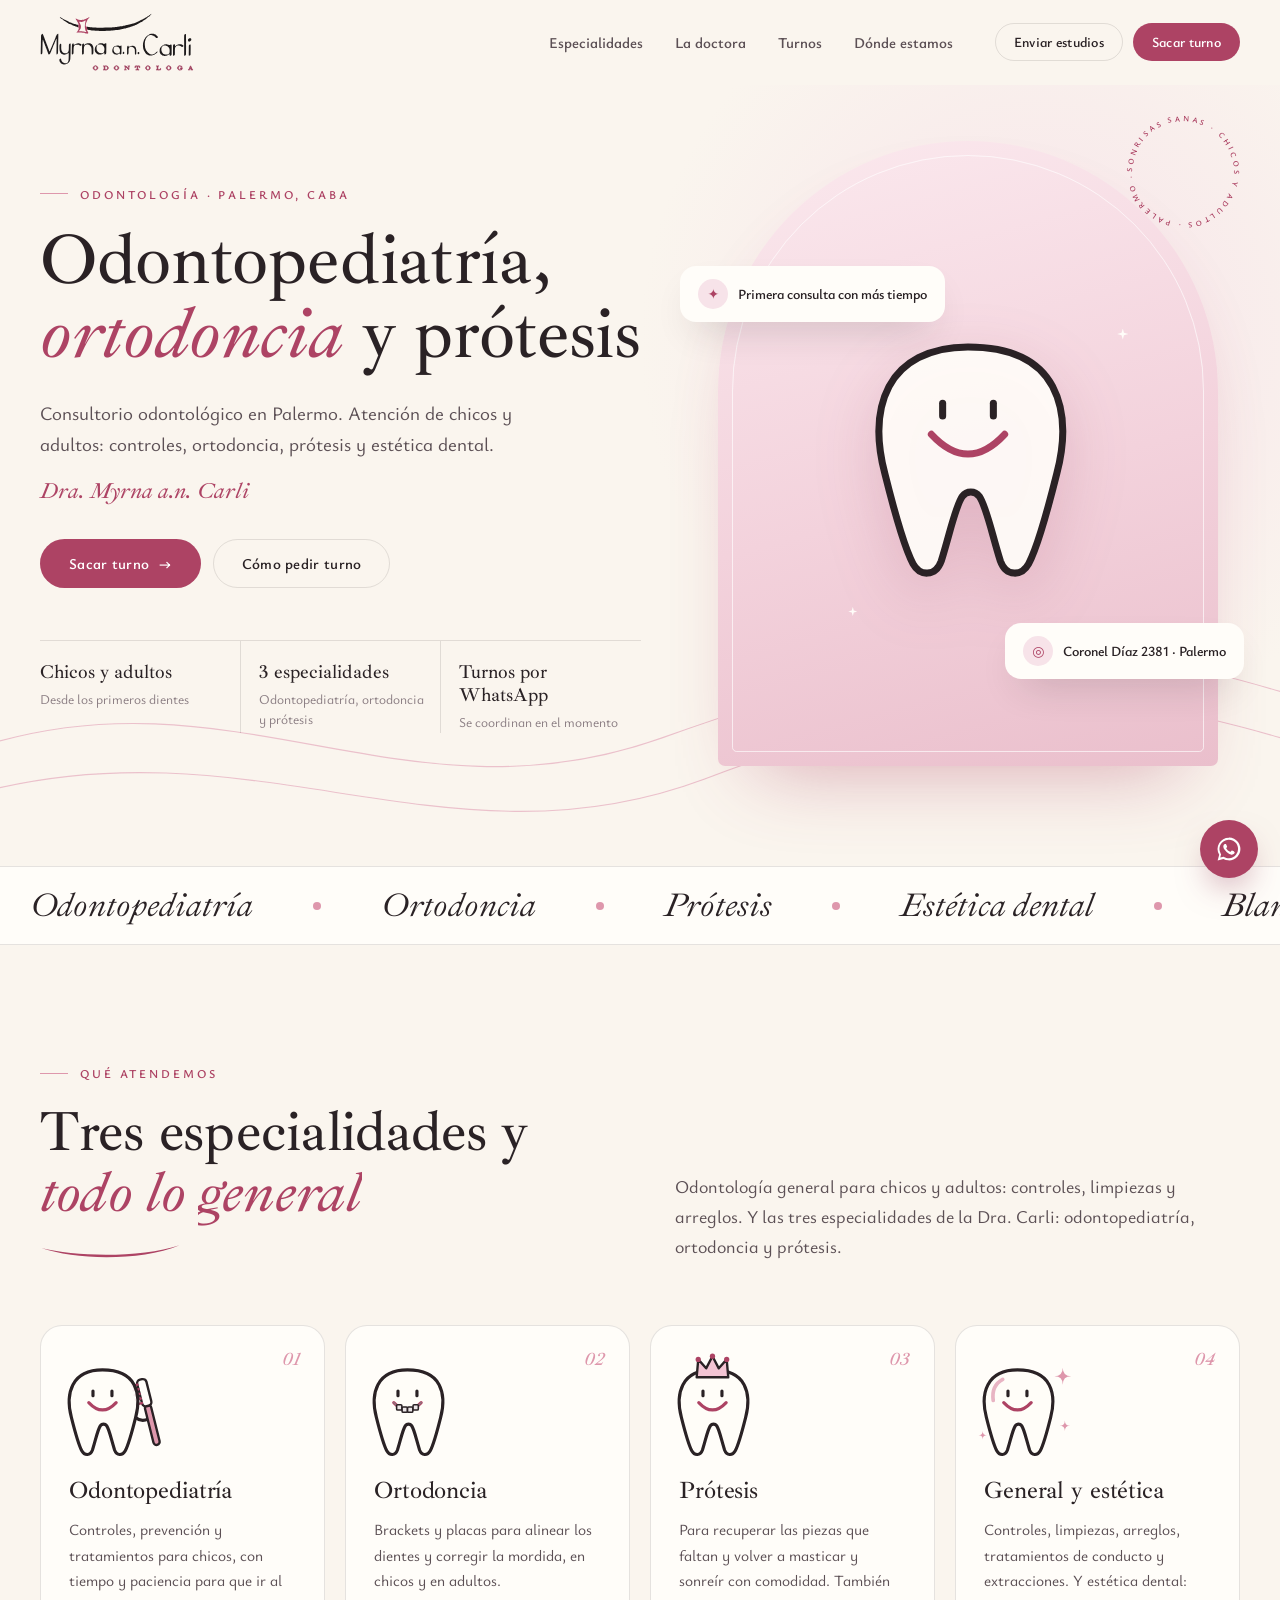
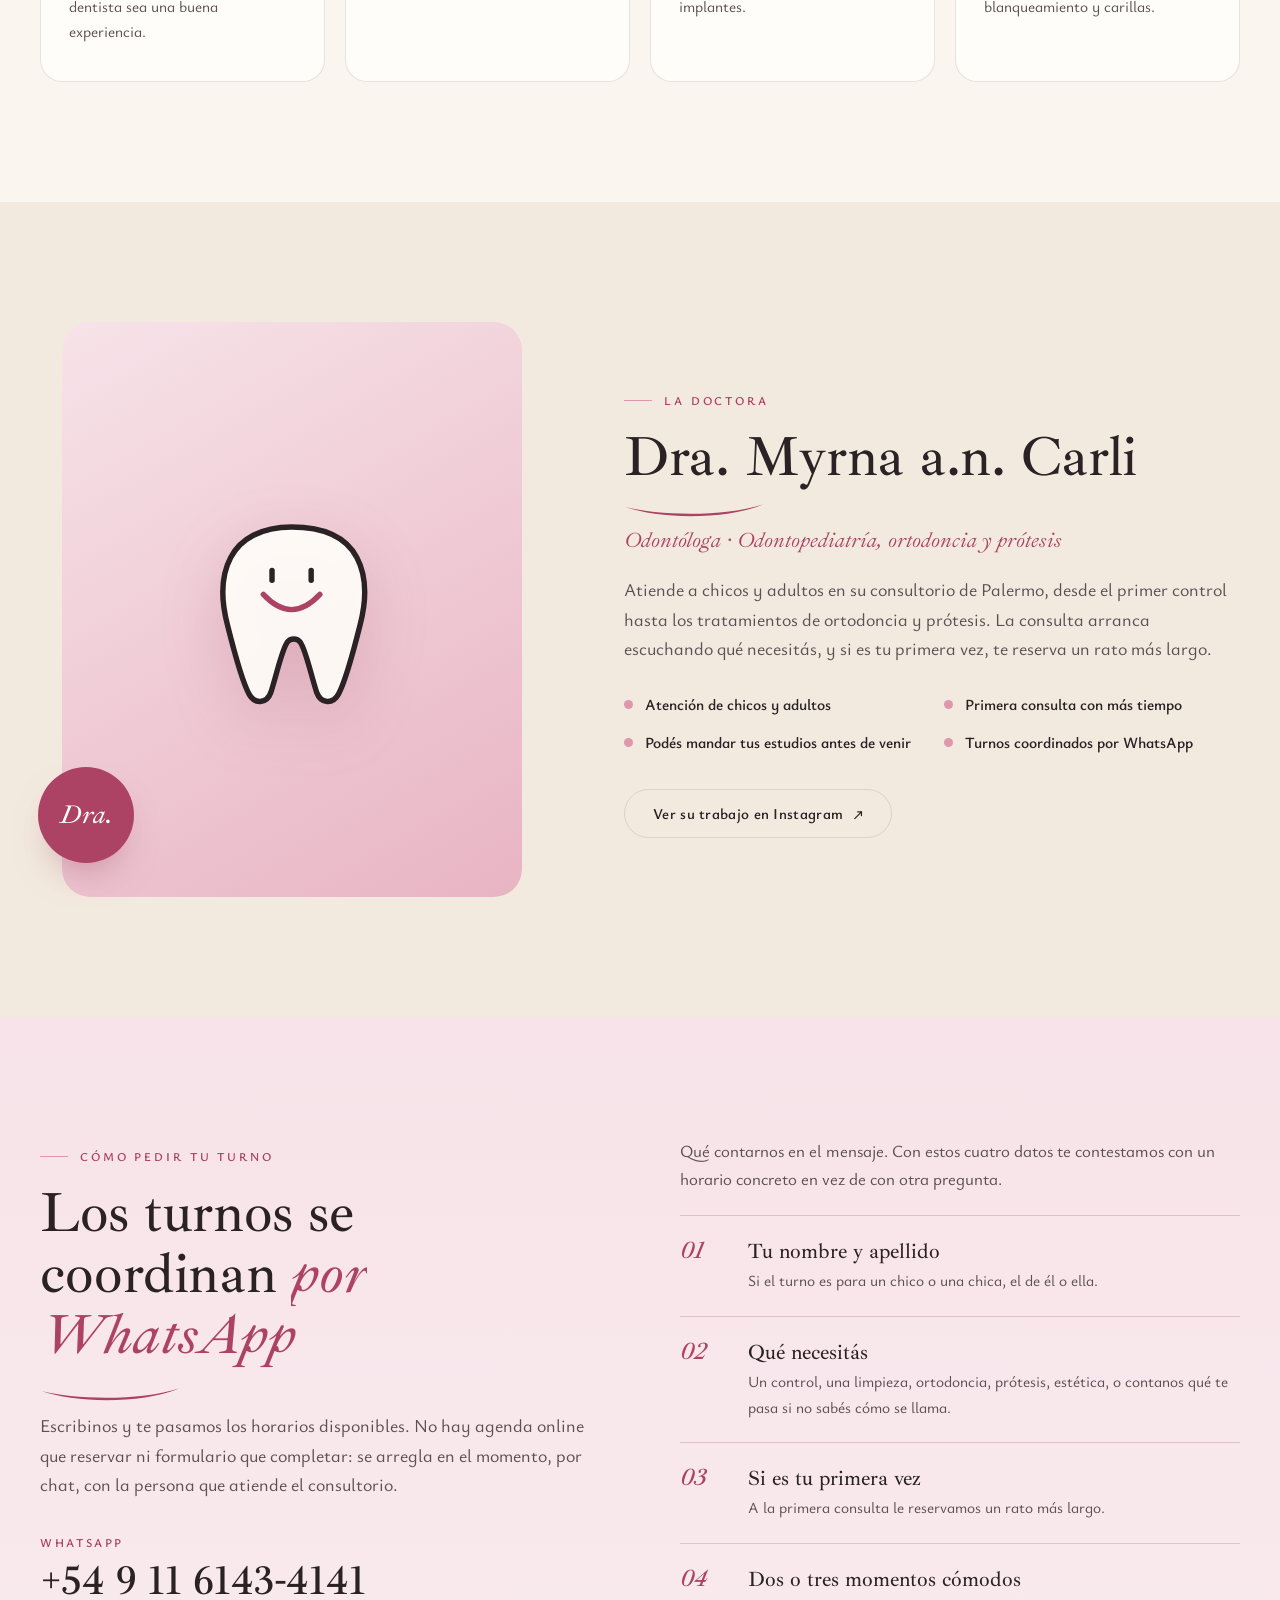
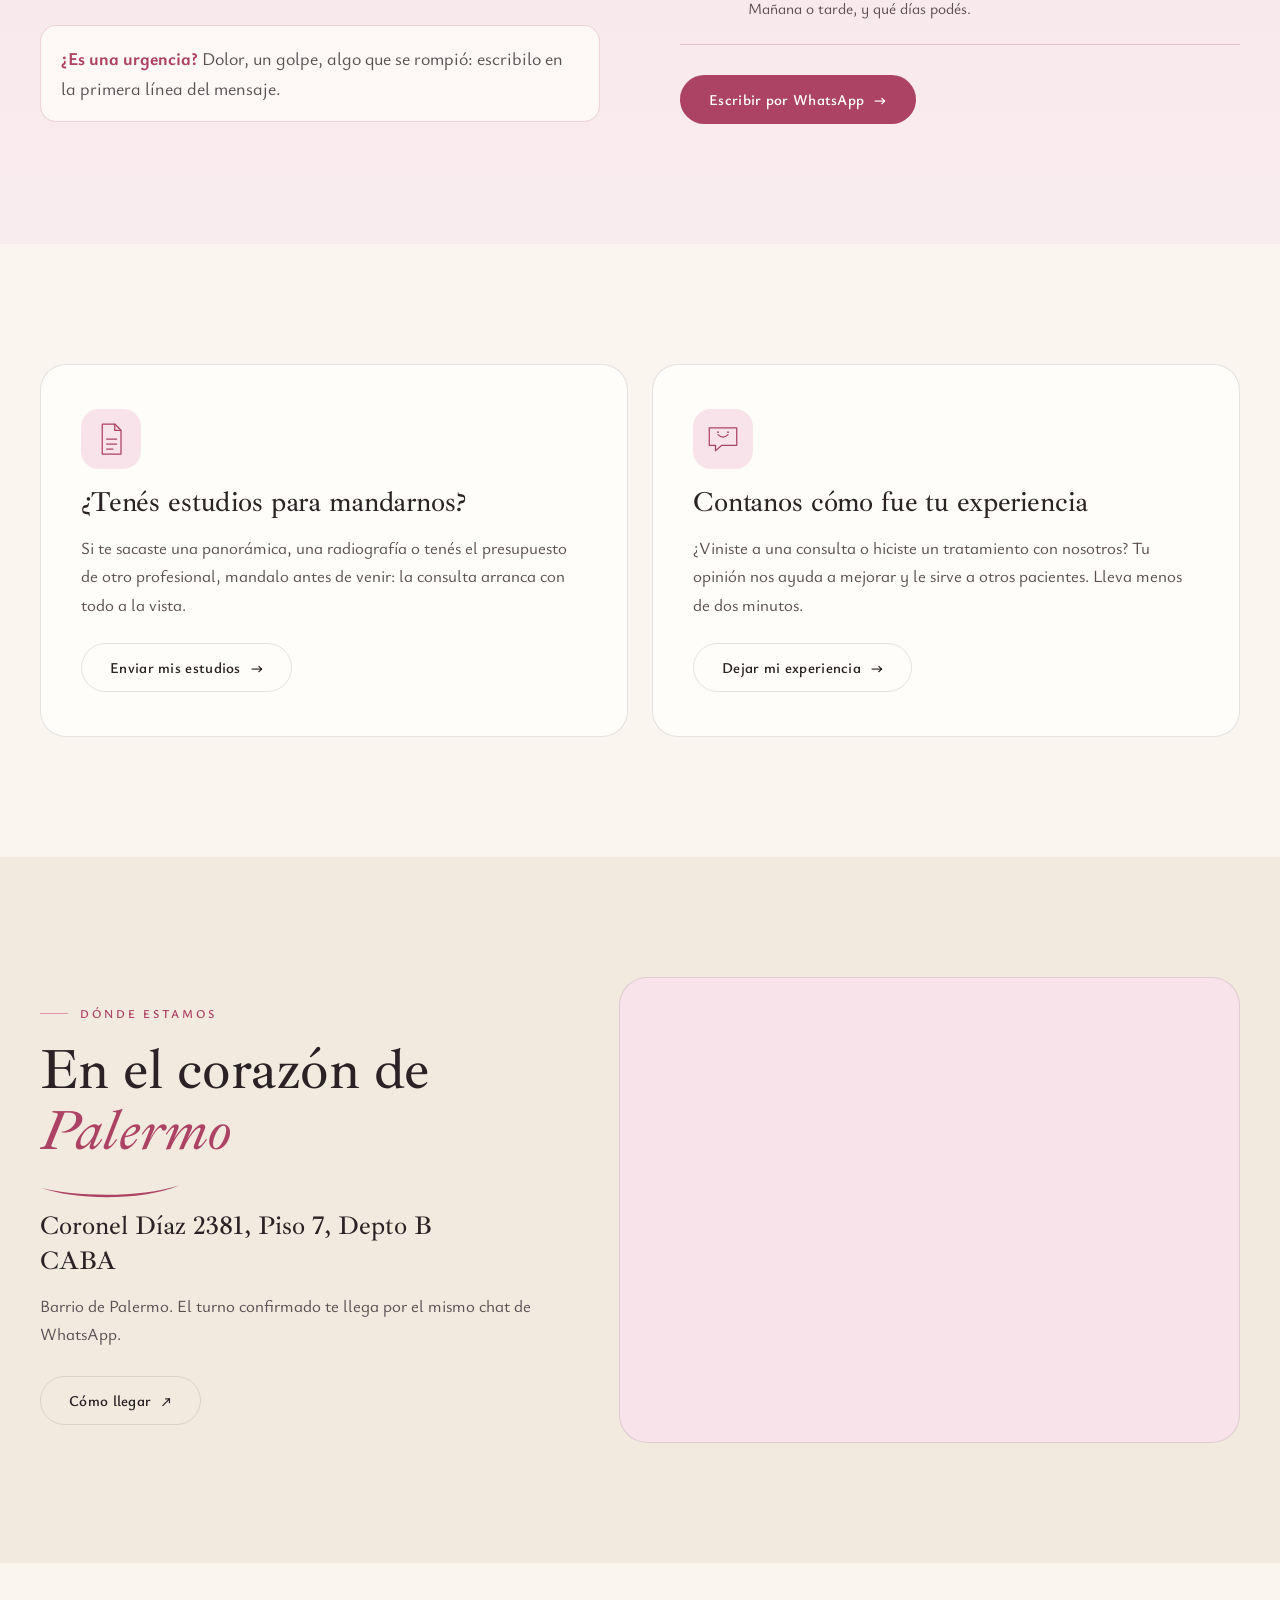
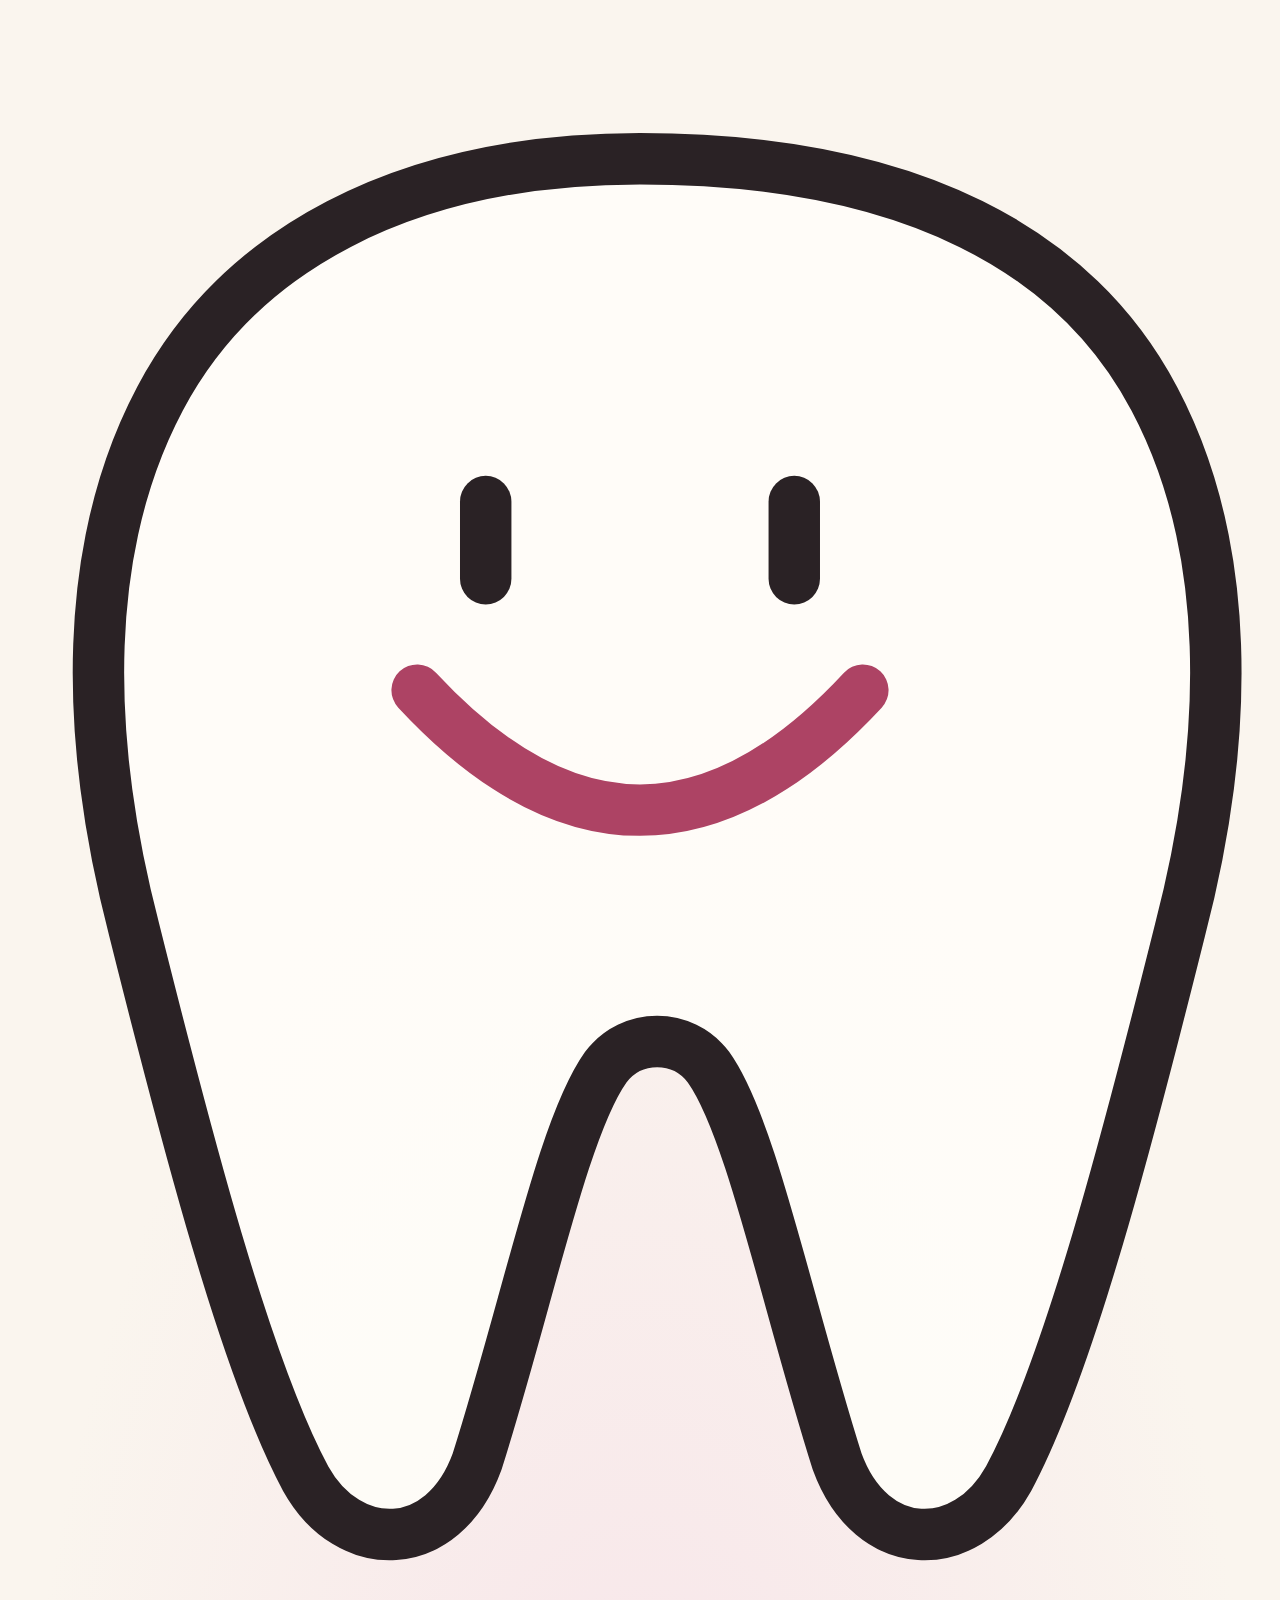
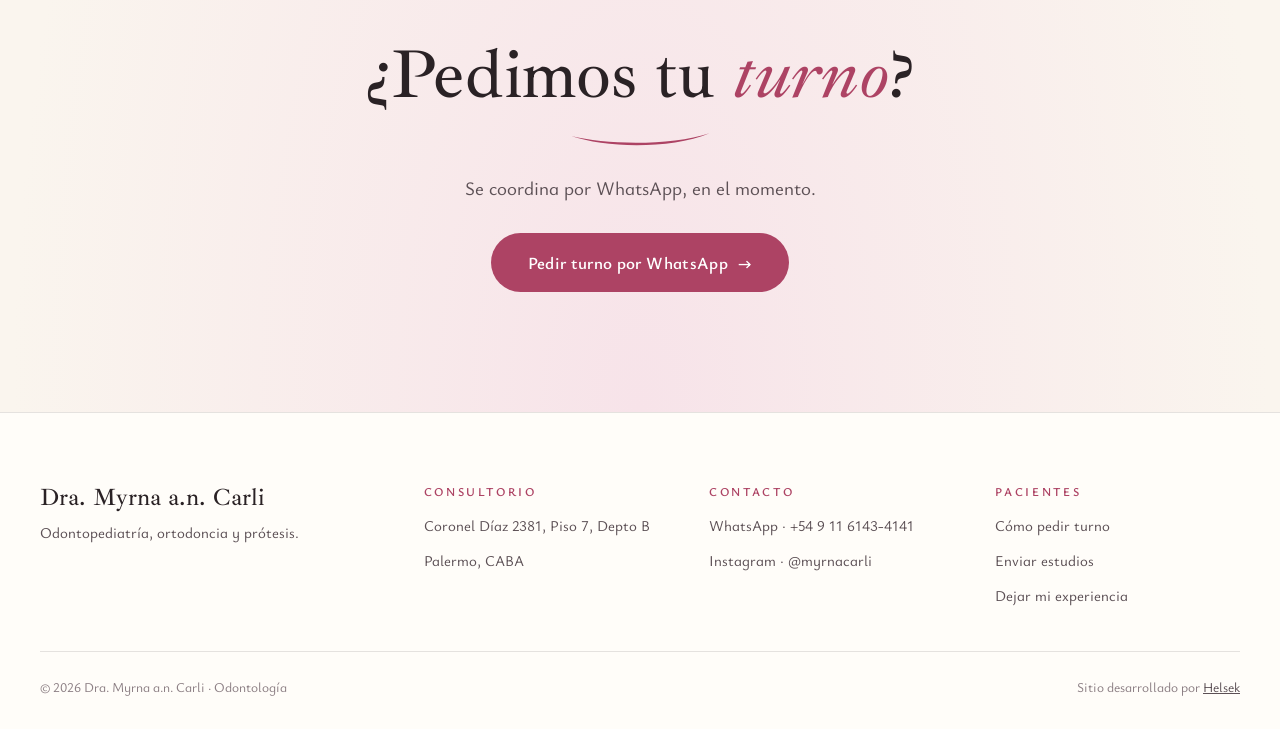
==== commit 1a09a82c: "Sin el temporizador de cepillado y sin el logo grande del pie - Se sacó el rincón para chicos (tempo" ====
--- a/index.html
+++ b/index.html
@@ -33,7 +33,6 @@
     <a class="cab__logo" href="#inicio" aria-label="Dra. Myrna a.n. Carli · Inicio"><img src="assets/img/logo-myrna.svg" alt="Myrna a.n. Carli · Odontóloga" width="196" height="73"></a>
     <nav class="cab__nav" id="menu" aria-label="Secciones">
       <a href="#especialidades">Especialidades</a>
-      <a href="#chicos">Para chicos</a>
       <a href="#doctora">La doctora</a>
       <a href="#turnos">Turnos</a>
       <a href="#ubicacion">Dónde estamos</a>
@@ -157,48 +156,6 @@
   </div>
 </section>
 
-<!-- ============ RINCÓN PARA CHICOS ============ -->
-<section class="sec chicos" id="chicos">
-  <div class="cont chi">
-    <div class="chi__txt">
-      <p class="rotulo rv">Rincón para chicos</p>
-      <h2 class="partir">Dos minutos de <em>cepillado</em>, con el diente</h2>
-      <svg class="sonrisa" aria-hidden="true"><use href="#sonrisa"/></svg>
-      <p class="rv">Un juego para cepillarse los dientes con los chicos. Apretá <b>Empezar</b> y seguí al diente: cada 30 segundos te avisa qué zona de la boca cepillar, hasta completar los dos minutos.</p>
-      <ul class="chi__tips rv">
-        <li>Cepillá cada zona por afuera, por adentro y donde se mastica.</li>
-        <li>Al final, una pasada suave por la lengua.</li>
-      </ul>
-      <p class="chi__nota rv">Qué cepillo y cuánta pasta usar depende de la edad: consultalo con la Dra. en el próximo control.</p>
-    </div>
-    <div class="chi__juego rv" style="--d:.1s">
-      <div class="reloj" id="reloj">
-        <svg class="reloj__aro" viewBox="0 0 300 300" aria-hidden="true"><circle class="reloj__fondo" cx="150" cy="150" r="136"/><circle class="reloj__avance" id="aro" cx="150" cy="150" r="136"/></svg>
-        <svg class="diente mini reloj__diente" viewBox="30 0 200 205" aria-hidden="true">
-          <path class="mini__brazo" d="M172,124 Q184,134 197,127"/>
-          <g class="acc acc--cepillo"><g transform="rotate(-14 200 120)"><rect class="mini__mango" x="194" y="100" width="12" height="78" rx="6"/><rect class="mini__cabeza" x="191" y="50" width="18" height="52" rx="7"/><path class="mini__cerdas" d="M191,58 h-10 M191,67 h-10 M191,76 h-10 M191,85 h-10 M191,94 h-10"/></g></g>
-          <path class="diente__cont" d="M110,34 C82,34 63,45 54,62 C45,79 45,101 51,124 C57,148 64,175 71,188 C76,197 87,197 91,186 C97,167 101,147 106,140 C109,136 115,136 118,140 C123,147 127,167 133,186 C137,197 148,197 153,188 C160,175 167,148 173,124 C179,101 179,79 170,62 C161,45 142,34 110,34 Z"/>
-          <path class="diente__son" d="M84,96 Q110,124 136,96"/><path class="diente__ojo" d="M92,74 L92,83"/><path class="diente__ojo diente__ojo--abre" d="M128,74 L128,83"/><path class="diente__ojo diente__ojo--guina" d="M121,81 Q128,72 135,81"/>
-        </svg>
-        <span class="pop" style="--a:0deg"></span><span class="pop" style="--a:45deg"></span><span class="pop" style="--a:90deg"></span><span class="pop" style="--a:135deg"></span>
-        <span class="pop" style="--a:180deg"></span><span class="pop" style="--a:225deg"></span><span class="pop" style="--a:270deg"></span><span class="pop" style="--a:315deg"></span>
-      </div>
-      <div class="reloj__t"><span id="relojT">2:00</span><small id="relojZ">¿Listos?</small></div>
-      <div class="zonas" aria-hidden="true">
-        <div class="zona" data-z="0">Arriba · derecha<i></i></div>
-        <div class="zona" data-z="1">Arriba · izquierda<i></i></div>
-        <div class="zona" data-z="3">Abajo · derecha<i></i></div>
-        <div class="zona" data-z="2">Abajo · izquierda<i></i></div>
-      </div>
-      <div class="chi__bts">
-        <button class="bt bt--rosa" type="button" id="relojGo">Empezar</button>
-        <button class="bt bt--linea" type="button" id="relojReset">Reiniciar</button>
-      </div>
-      <p class="sr" aria-live="polite" id="relojAviso"></p>
-    </div>
-  </div>
-</section>
-
 <!-- ============ LA DOCTORA ============ -->
 <section class="sec sec--alt" id="doctora">
   <div class="cont doc">
@@ -319,7 +276,7 @@
 <footer class="pie">
   <div class="cont pie__in">
     <div class="pie__marca">
-      <img src="assets/img/logo-myrna.svg" alt="Myrna a.n. Carli · Odontóloga" width="196" height="73" loading="lazy">
+      <b class="pie__nombre">Dra. Myrna a.n. Carli</b>
       <p>Odontopediatría, ortodoncia y prótesis.</p>
     </div>
     <div class="pie__col"><b>Consultorio</b><span>Coronel Díaz 2381, Piso 7, Depto B</span><span>Palermo, CABA</span></div>
--- a/assets/css/estilo.css
+++ b/assets/css/estilo.css
@@ -221,7 +221,7 @@
 /* ---------- pie ---------- */
 .pie{background:var(--papel);border-top:1px solid var(--linea);padding:70px 0 30px;font-size:15px;color:var(--tinta-2)}
 .pie__in{display:grid;grid-template-columns:1.4fr 1fr 1fr 1fr;gap:40px;padding-bottom:44px;border-bottom:1px solid var(--linea)}
-.pie__marca img{width:180px;height:auto;margin-bottom:14px}
+.pie__nombre{display:block;font:500 24px/1.2 var(--serif);color:var(--tinta);margin-bottom:8px}
 .pie__col{display:flex;flex-direction:column;gap:10px}
 .pie__col b{font:600 12px var(--sans);letter-spacing:.22em;text-transform:uppercase;color:var(--vino);margin-bottom:4px}
 .pie__col a{text-decoration:none;transition:color .3s}
@@ -283,7 +283,7 @@
 .esp__m{width:108px;height:108px;margin:-8px 0 16px -10px}
 .esp__m .mini{width:100%;height:100%;transition:transform .7s var(--suave)}
 .esp__c:hover .esp__m .mini{transform:translateY(-6px) rotate(-5deg)}
-.esp__c:hover .acc--cepillo,.reloj.corriendo .acc--cepillo{animation:cepilla .34s ease-in-out infinite}
+.esp__c:hover .acc--cepillo{animation:cepilla .34s ease-in-out infinite}
 @keyframes cepilla{50%{transform:translate(-3px,7px)}}
 .esp__c:hover .acc--corona{animation:corona 1.1s ease-in-out infinite}
 @keyframes corona{50%{transform:rotate(-7deg) translateY(-4px)}}
@@ -295,46 +295,6 @@
 /* guiño al pasar por "Sacar turno" */
 .guino .diente__ojo--abre{animation:none!important;opacity:0!important}
 .guino .diente__ojo--guina{animation:none!important;opacity:1!important}
-
-/* ---------- rincón para chicos ---------- */
-.chicos{background:radial-gradient(60% 80% at 82% 40%,var(--rosa-suave),rgba(247,227,233,0) 70%),var(--crema)}
-.chi{display:grid;grid-template-columns:1fr 1fr;gap:80px;align-items:center}
-.chi__txt h2{margin:18px 0 0}
-.chi__txt>p:not(.rotulo){color:var(--tinta-2);font-size:18px;margin-top:10px}
-.chi__tips{list-style:none;padding:0;margin:26px 0 0;display:grid;gap:12px}
-.chi__tips li{display:flex;gap:12px;align-items:baseline;font-weight:600}
-.chi__tips li::before{content:"";flex:none;width:9px;height:9px;border-radius:50%;background:var(--rosa-medio);transform:translateY(-1px)}
-.chi__txt .chi__nota{margin-top:26px;font-size:14.5px;color:var(--tinta-3)}
-.chi__juego{display:flex;flex-direction:column;align-items:center;gap:20px;padding:40px 32px 34px;border-radius:34px;background:var(--papel);border:1px solid var(--linea);
-  box-shadow:0 40px 80px -50px rgba(173,67,100,.55)}
-.reloj{position:relative;width:min(280px,72vw);aspect-ratio:1}
-.reloj__aro{position:absolute;inset:0;width:100%;height:100%;transform:rotate(-90deg)}
-.reloj__aro circle{fill:none;stroke-width:9}
-.reloj__fondo{stroke:var(--rosa-suave)}
-.reloj__avance{stroke:var(--vino);stroke-linecap:round;stroke-dasharray:855;stroke-dashoffset:855}
-.reloj__diente{position:absolute;left:50%;top:50%;width:62%;height:auto;transform:translate(-50%,-50%)}
-.reloj.cambia .reloj__diente{animation:salta .6s var(--suave)}
-.reloj.fin .reloj__diente{animation:salta .7s var(--suave) 2}
-@keyframes salta{50%{transform:translate(-50%,-60%)}}
-.reloj.fin .diente__ojo--abre{animation:none!important;opacity:0!important}
-.reloj.fin .diente__ojo--guina{animation:none!important;opacity:1!important}
-.pop{position:absolute;left:50%;top:50%;width:16px;height:16px;margin:-8px 0 0 -8px;background:var(--rosa-medio);opacity:0;pointer-events:none;
-  clip-path:polygon(50% 0,61% 39%,100% 50%,61% 61%,50% 100%,39% 61%,0 50%,39% 39%)}
-.pop:nth-child(odd){background:var(--vino)}
-.reloj.fin .pop{animation:pop 1.2s var(--suave) forwards}
-@keyframes pop{0%{opacity:1;transform:rotate(var(--a)) translateY(0) scale(.3)}100%{opacity:0;transform:rotate(var(--a)) translateY(-170px) scale(1.1)}}
-.reloj__t{text-align:center;margin-top:-4px}
-.reloj__t span{display:block;font:500 56px/1 var(--serif);font-variant-numeric:tabular-nums;color:var(--tinta)}
-.reloj__t small{display:block;margin-top:8px;font-weight:700;color:var(--vino);font-size:16px;min-height:1.5em}
-.zonas{display:grid;grid-template-columns:1fr 1fr;gap:10px;width:100%;max-width:380px}
-.zona{position:relative;overflow:hidden;padding:12px 14px;border-radius:14px;border:1px solid var(--linea);background:var(--crema);font-size:14px;font-weight:600;color:var(--tinta-3);
-  transition:background-color .4s,border-color .4s,color .4s}
-.zona i{position:absolute;left:0;bottom:0;height:3px;width:100%;background:var(--vino);transform:scaleX(var(--p,0));transform-origin:left}
-.zona.act{border-color:var(--vino);color:var(--tinta);background:var(--rosa-suave)}
-.zona.ok{color:var(--vino)}
-.zona.ok::after{content:"✓";position:absolute;right:12px;top:11px}
-.chi__bts{display:flex;gap:10px;flex-wrap:wrap;justify-content:center}
-.chi__bts .bt{min-width:140px}
 
 /* ---------- tablets ---------- */
 @media(max-width:1080px){
@@ -358,7 +318,6 @@
   .hero__vis{order:-1;width:min(78%,380px)}
   .enc{grid-template-columns:1fr;margin-bottom:44px}
   .enc h2,.enc__txt,.enc .sonrisa{grid-column:1;grid-row:auto}
-  .chi{grid-template-columns:1fr;gap:50px}
   .doc,.tur,.ubi{grid-template-columns:1fr;gap:56px}
   .doc__vis{max-width:380px}
   .pie__in{grid-template-columns:1fr 1fr}
@@ -388,9 +347,6 @@
   .esp{grid-template-columns:1fr}
   .esp__c{padding:28px 22px 30px}
   .esp__m{width:92px;height:92px}
-  .chi__juego{padding:30px 18px 26px;border-radius:26px}
-  .reloj__t span{font-size:48px}
-  .zona{font-size:13px;padding:11px 12px}
   .doc__lista{grid-template-columns:1fr}
   .doc__sello{width:74px;height:74px;font-size:20px;left:-10px}
   .doc__vis::before{inset:16px -12px -16px 14px}
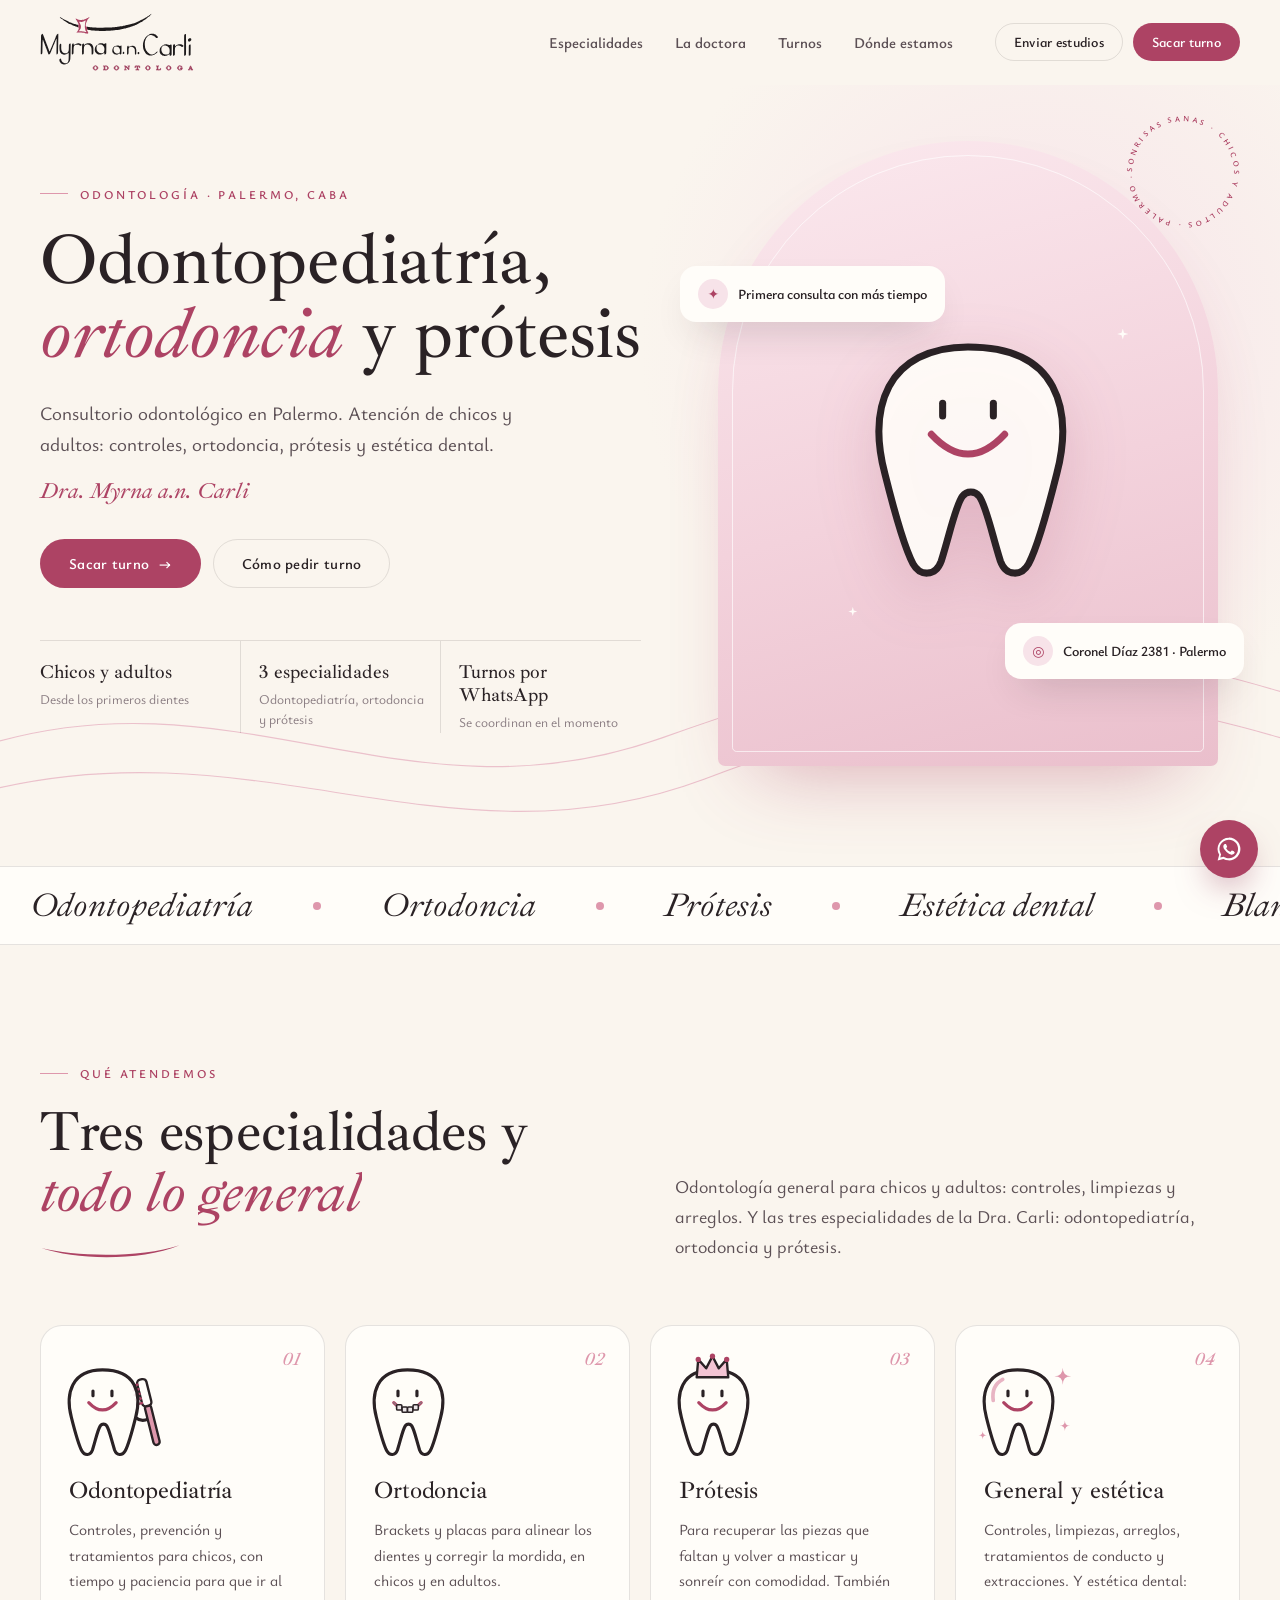
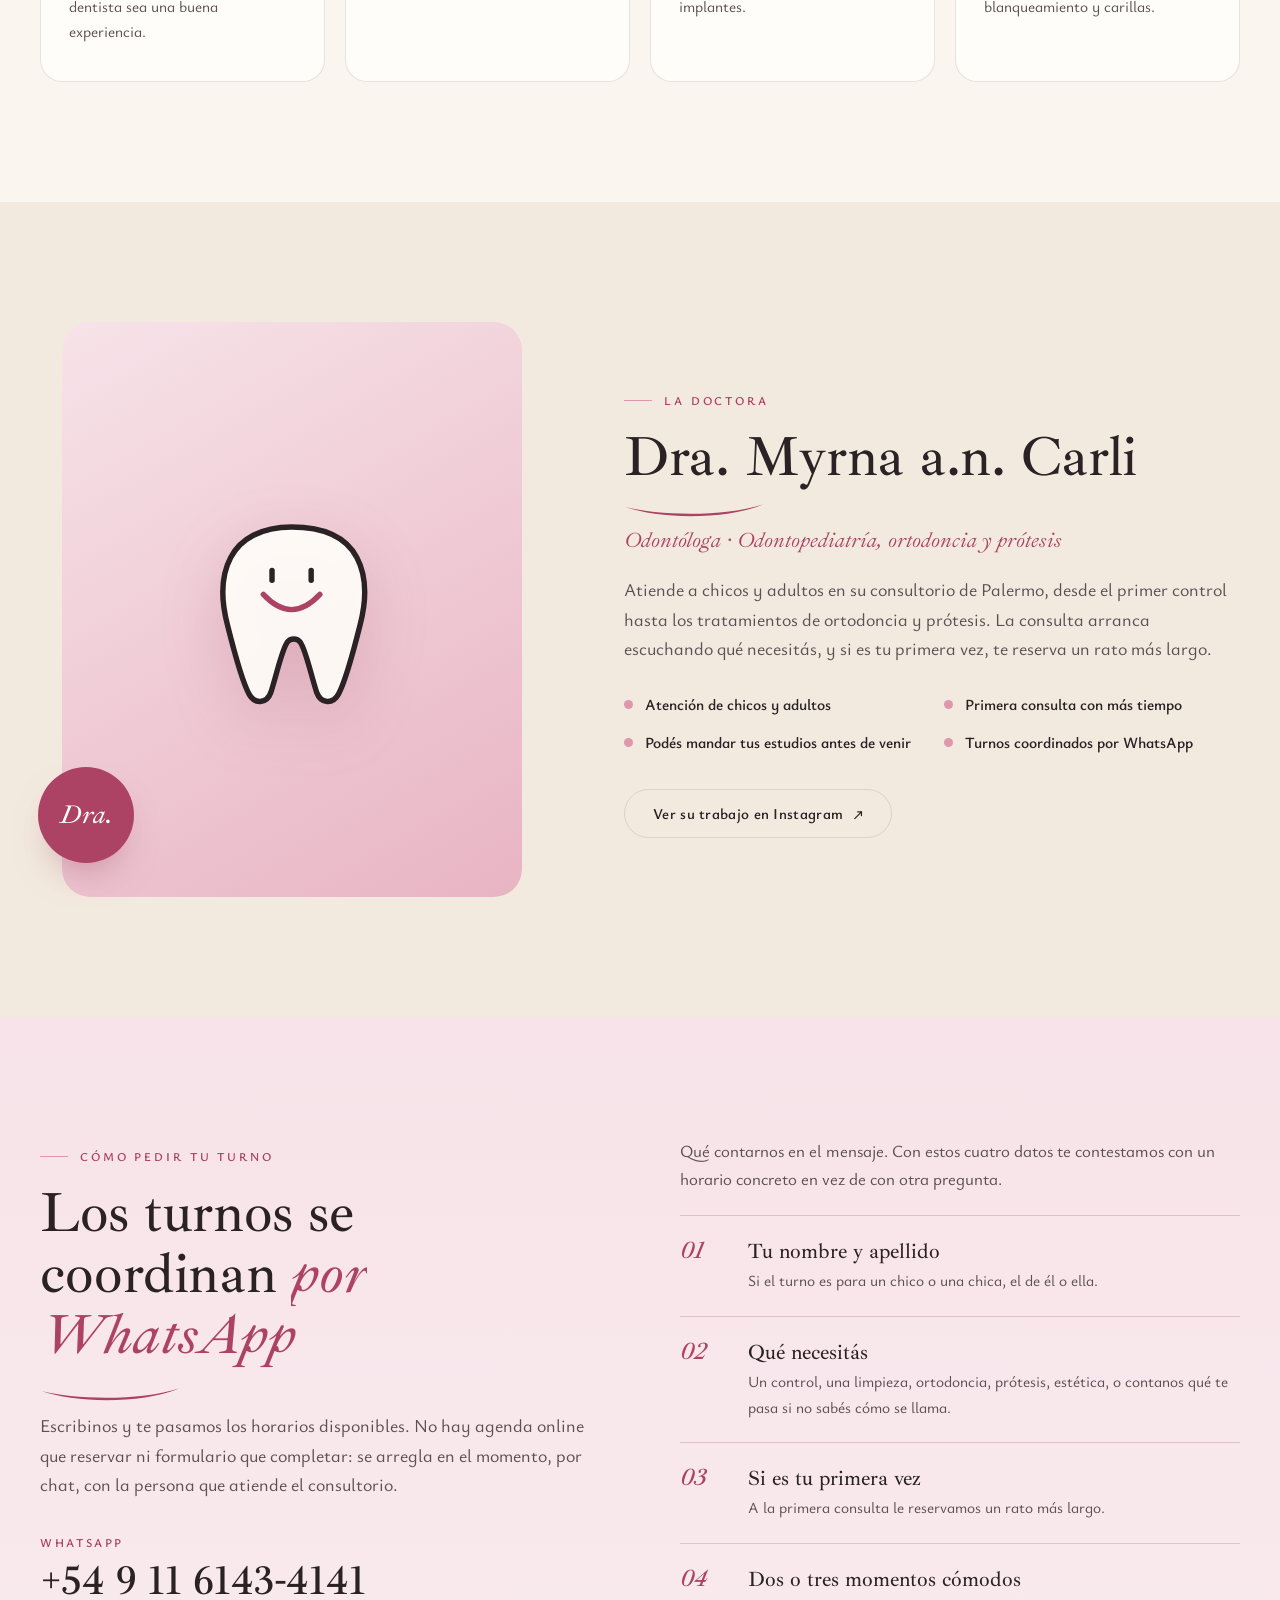
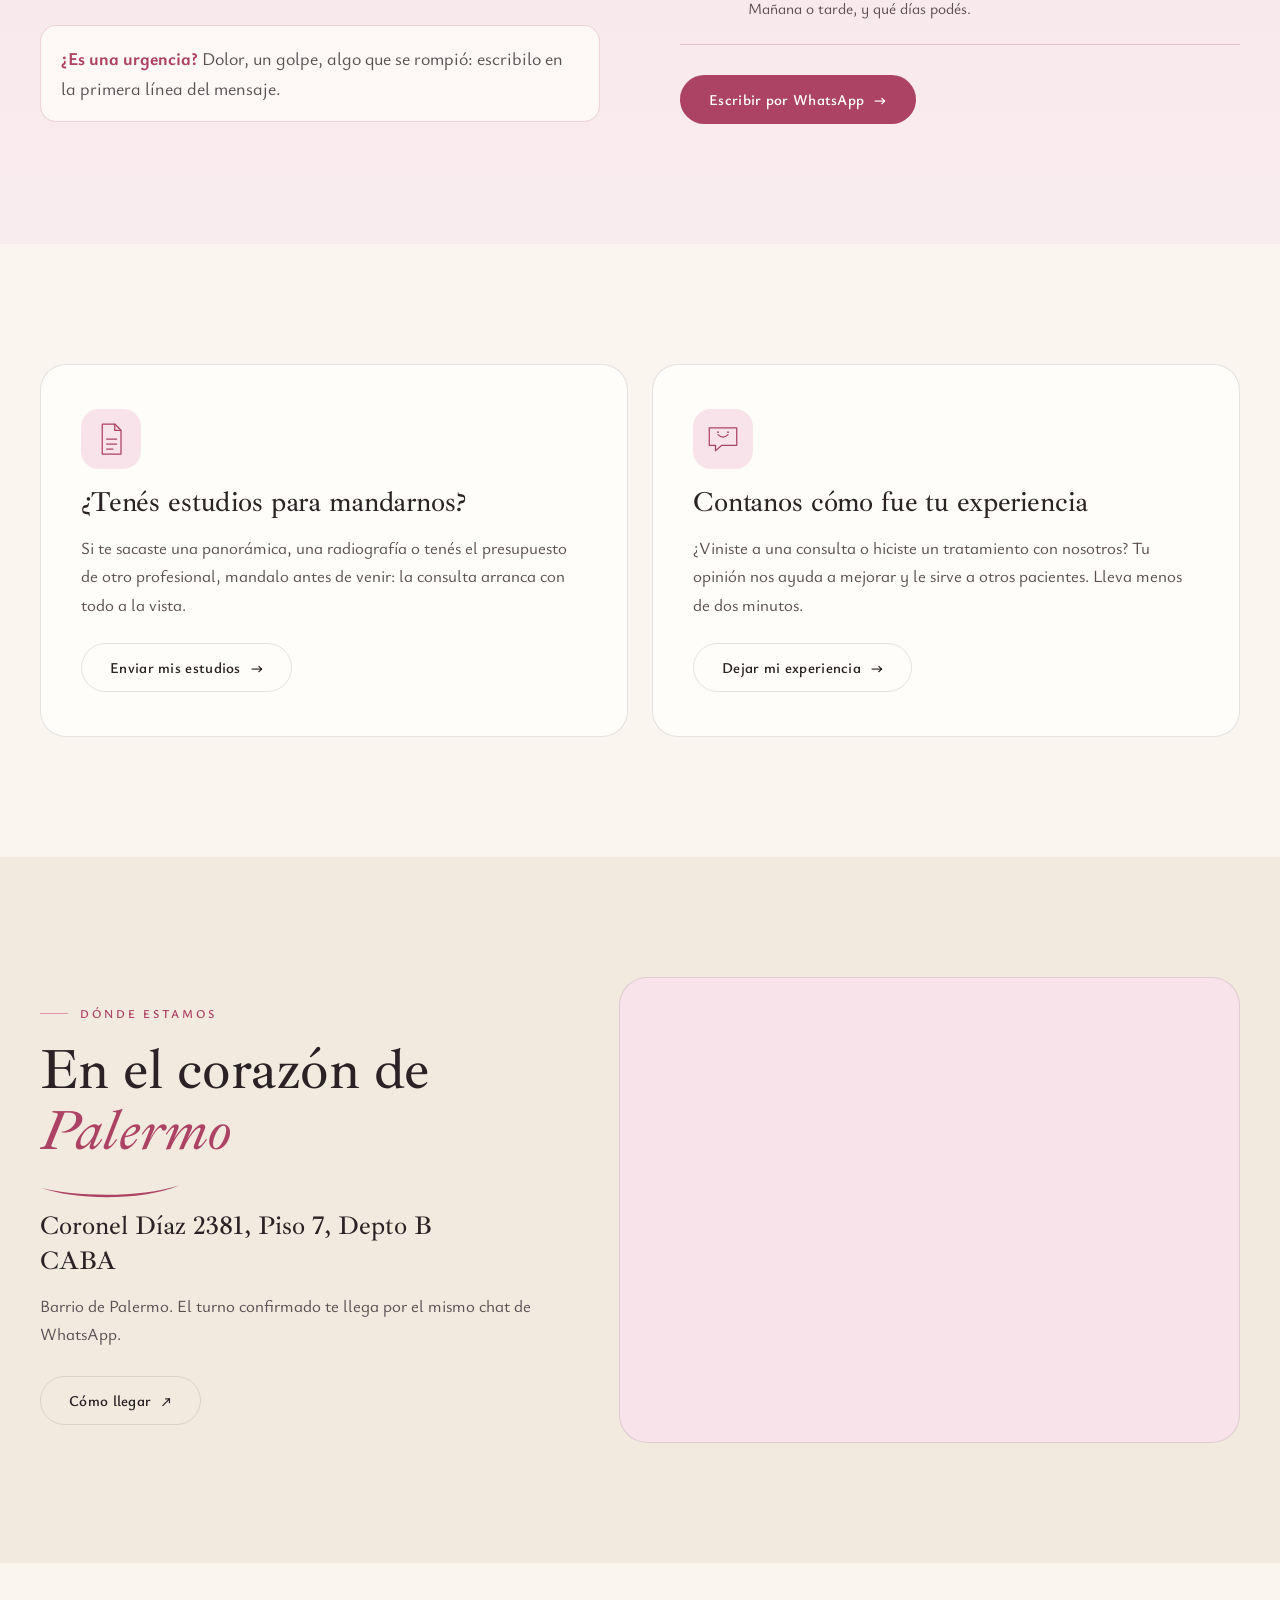
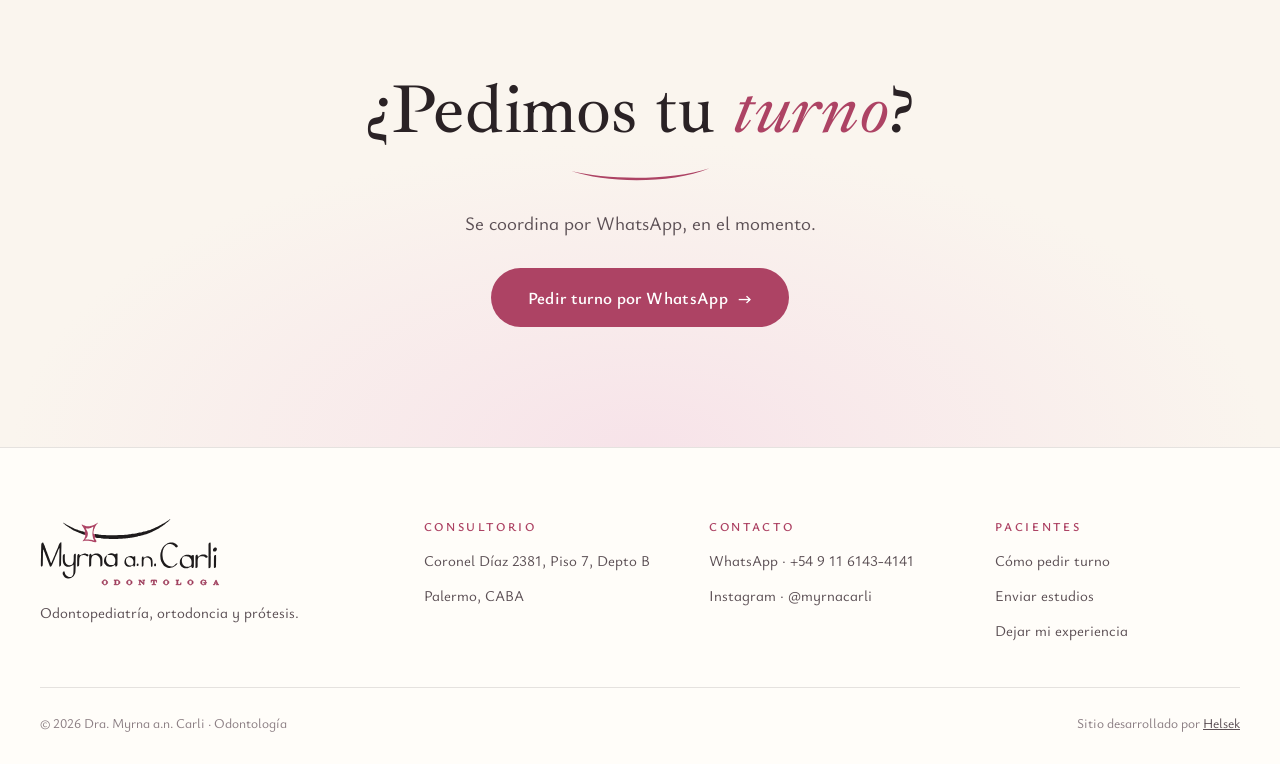
==== commit e37da1b1: "Sin el diente gigante del final y con el logo de vuelta en el pie - El diente de arriba de "¿Pedimos" ====
--- a/index.html
+++ b/index.html
@@ -260,10 +260,6 @@
 <!-- ============ CIERRE ============ -->
 <section class="cierre">
   <div class="cont cierre__in rv">
-    <svg class="diente mini cierre__diente" viewBox="40 24 140 180" aria-hidden="true">
-      <path class="diente__cont" d="M110,34 C82,34 63,45 54,62 C45,79 45,101 51,124 C57,148 64,175 71,188 C76,197 87,197 91,186 C97,167 101,147 106,140 C109,136 115,136 118,140 C123,147 127,167 133,186 C137,197 148,197 153,188 C160,175 167,148 173,124 C179,101 179,79 170,62 C161,45 142,34 110,34 Z"/>
-      <path class="diente__son" d="M84,96 Q110,124 136,96"/><path class="diente__ojo" d="M92,74 L92,83"/><path class="diente__ojo diente__ojo--abre" d="M128,74 L128,83"/><path class="diente__ojo diente__ojo--guina" d="M121,81 Q128,72 135,81"/>
-    </svg>
     <h2 class="partir">¿Pedimos tu <em>turno</em>?</h2>
     <svg class="sonrisa" aria-hidden="true"><use href="#sonrisa"/></svg>
     <p>Se coordina por WhatsApp, en el momento.</p>
@@ -276,7 +272,7 @@
 <footer class="pie">
   <div class="cont pie__in">
     <div class="pie__marca">
-      <b class="pie__nombre">Dra. Myrna a.n. Carli</b>
+      <img src="assets/img/logo-myrna.svg" alt="Myrna a.n. Carli · Odontóloga" width="196" height="73" loading="lazy">
       <p>Odontopediatría, ortodoncia y prótesis.</p>
     </div>
     <div class="pie__col"><b>Consultorio</b><span>Coronel Díaz 2381, Piso 7, Depto B</span><span>Palermo, CABA</span></div>
--- a/assets/css/estilo.css
+++ b/assets/css/estilo.css
@@ -213,7 +213,6 @@
 /* ---------- cierre ---------- */
 .cierre{padding:110px 0 120px;text-align:center;background:radial-gradient(70% 90% at 50% 100%,var(--rosa-suave),var(--crema) 70%)}
 .cierre__in{display:flex;flex-direction:column;align-items:center;gap:18px}
-.cierre__diente{width:86px;height:auto;margin-bottom:4px}
 .cierre .sonrisa{margin:2px auto 4px}
 .cierre h2{font-size:clamp(40px,5.4vw,76px)}
 .cierre p{color:var(--tinta-2);font-size:19px;margin-bottom:12px}
@@ -221,7 +220,7 @@
 /* ---------- pie ---------- */
 .pie{background:var(--papel);border-top:1px solid var(--linea);padding:70px 0 30px;font-size:15px;color:var(--tinta-2)}
 .pie__in{display:grid;grid-template-columns:1.4fr 1fr 1fr 1fr;gap:40px;padding-bottom:44px;border-bottom:1px solid var(--linea)}
-.pie__nombre{display:block;font:500 24px/1.2 var(--serif);color:var(--tinta);margin-bottom:8px}
+.pie__marca img{width:180px;height:auto;margin-bottom:14px}
 .pie__col{display:flex;flex-direction:column;gap:10px}
 .pie__col b{font:600 12px var(--sans);letter-spacing:.22em;text-transform:uppercase;color:var(--vino);margin-bottom:4px}
 .pie__col a{text-decoration:none;transition:color .3s}
